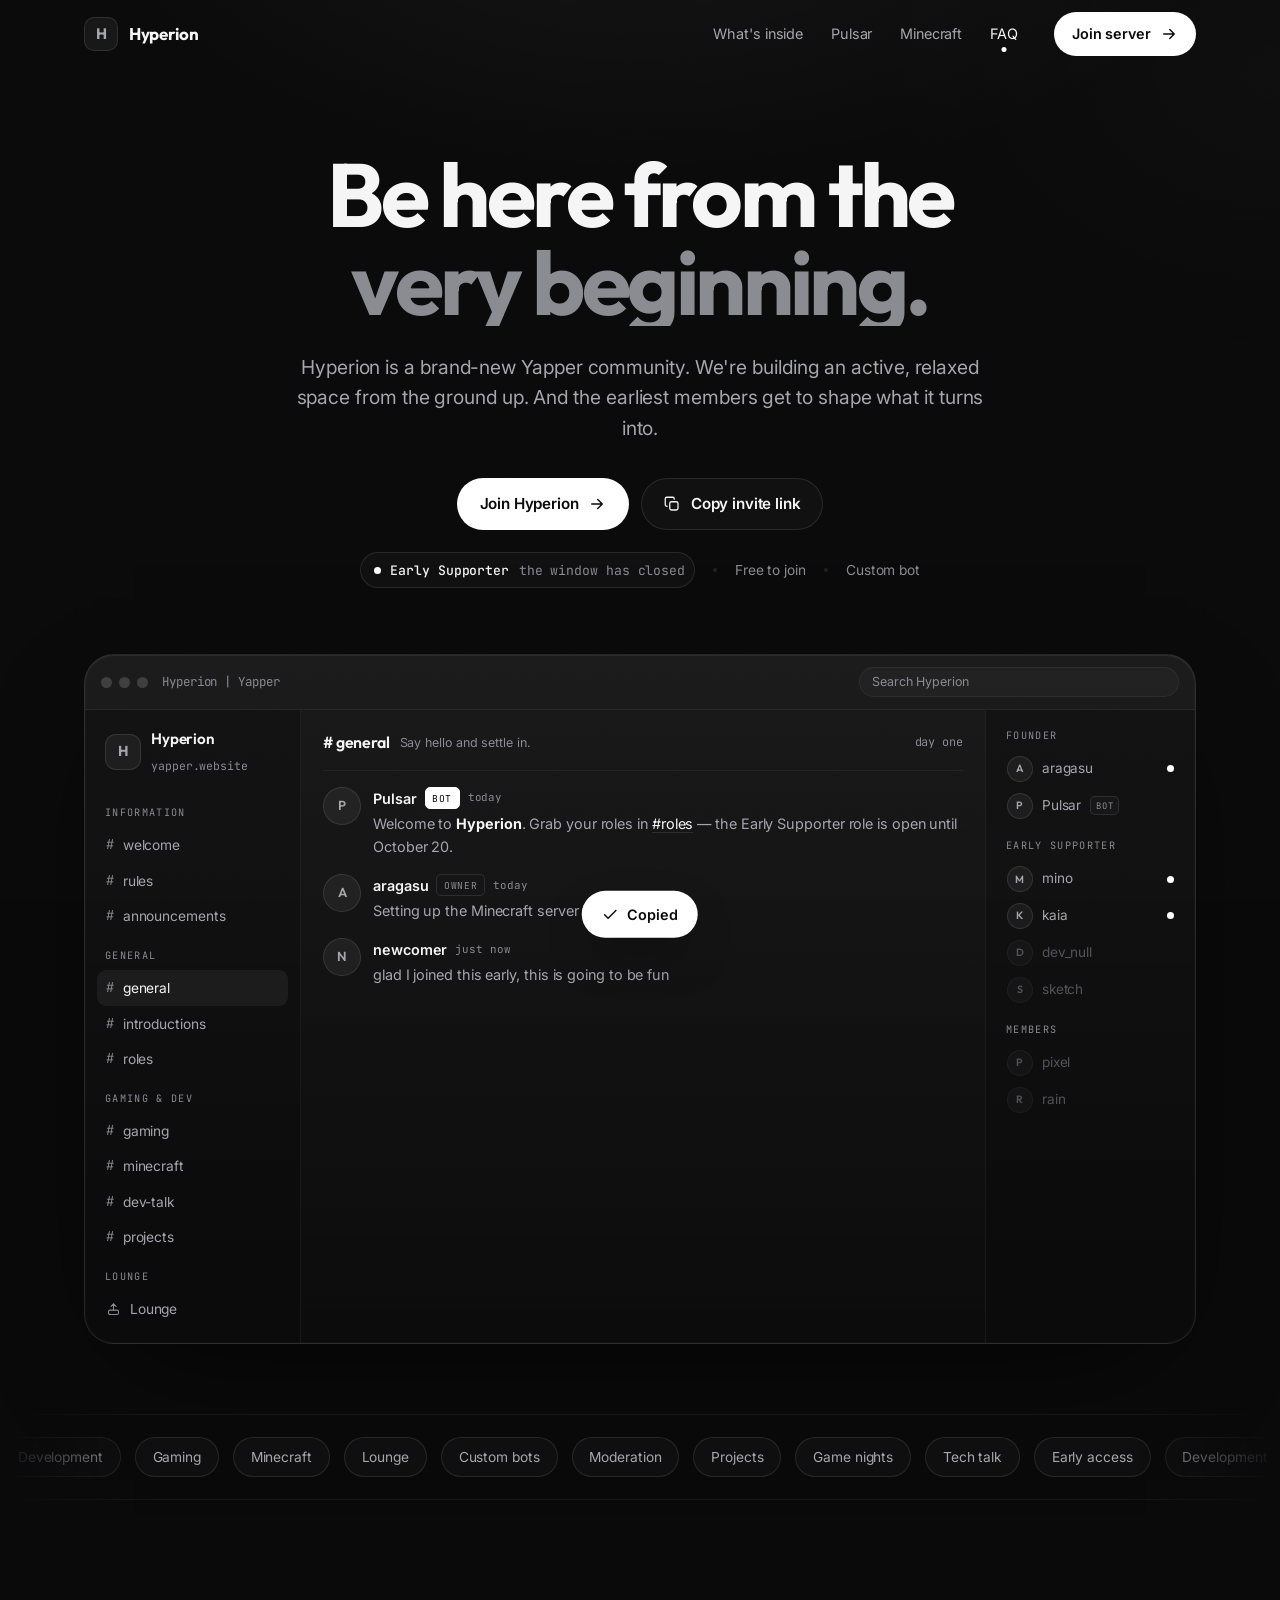
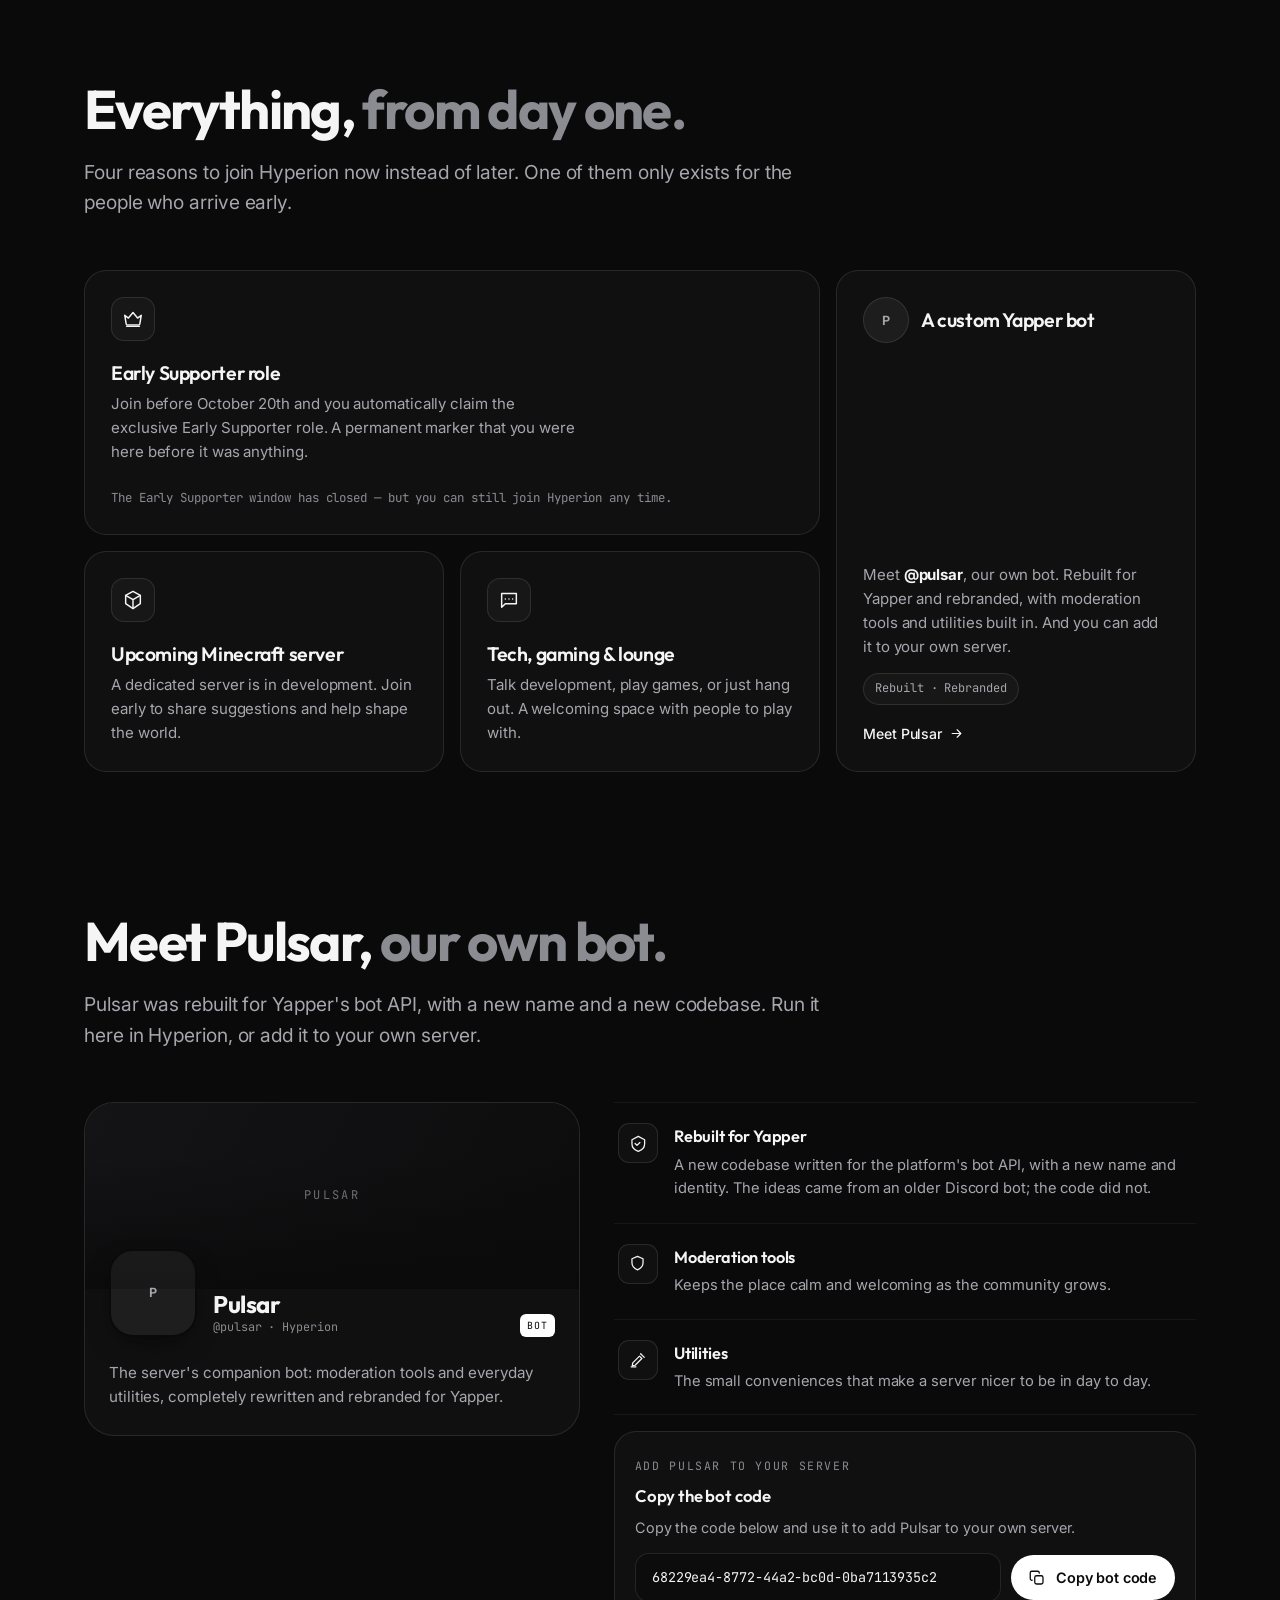
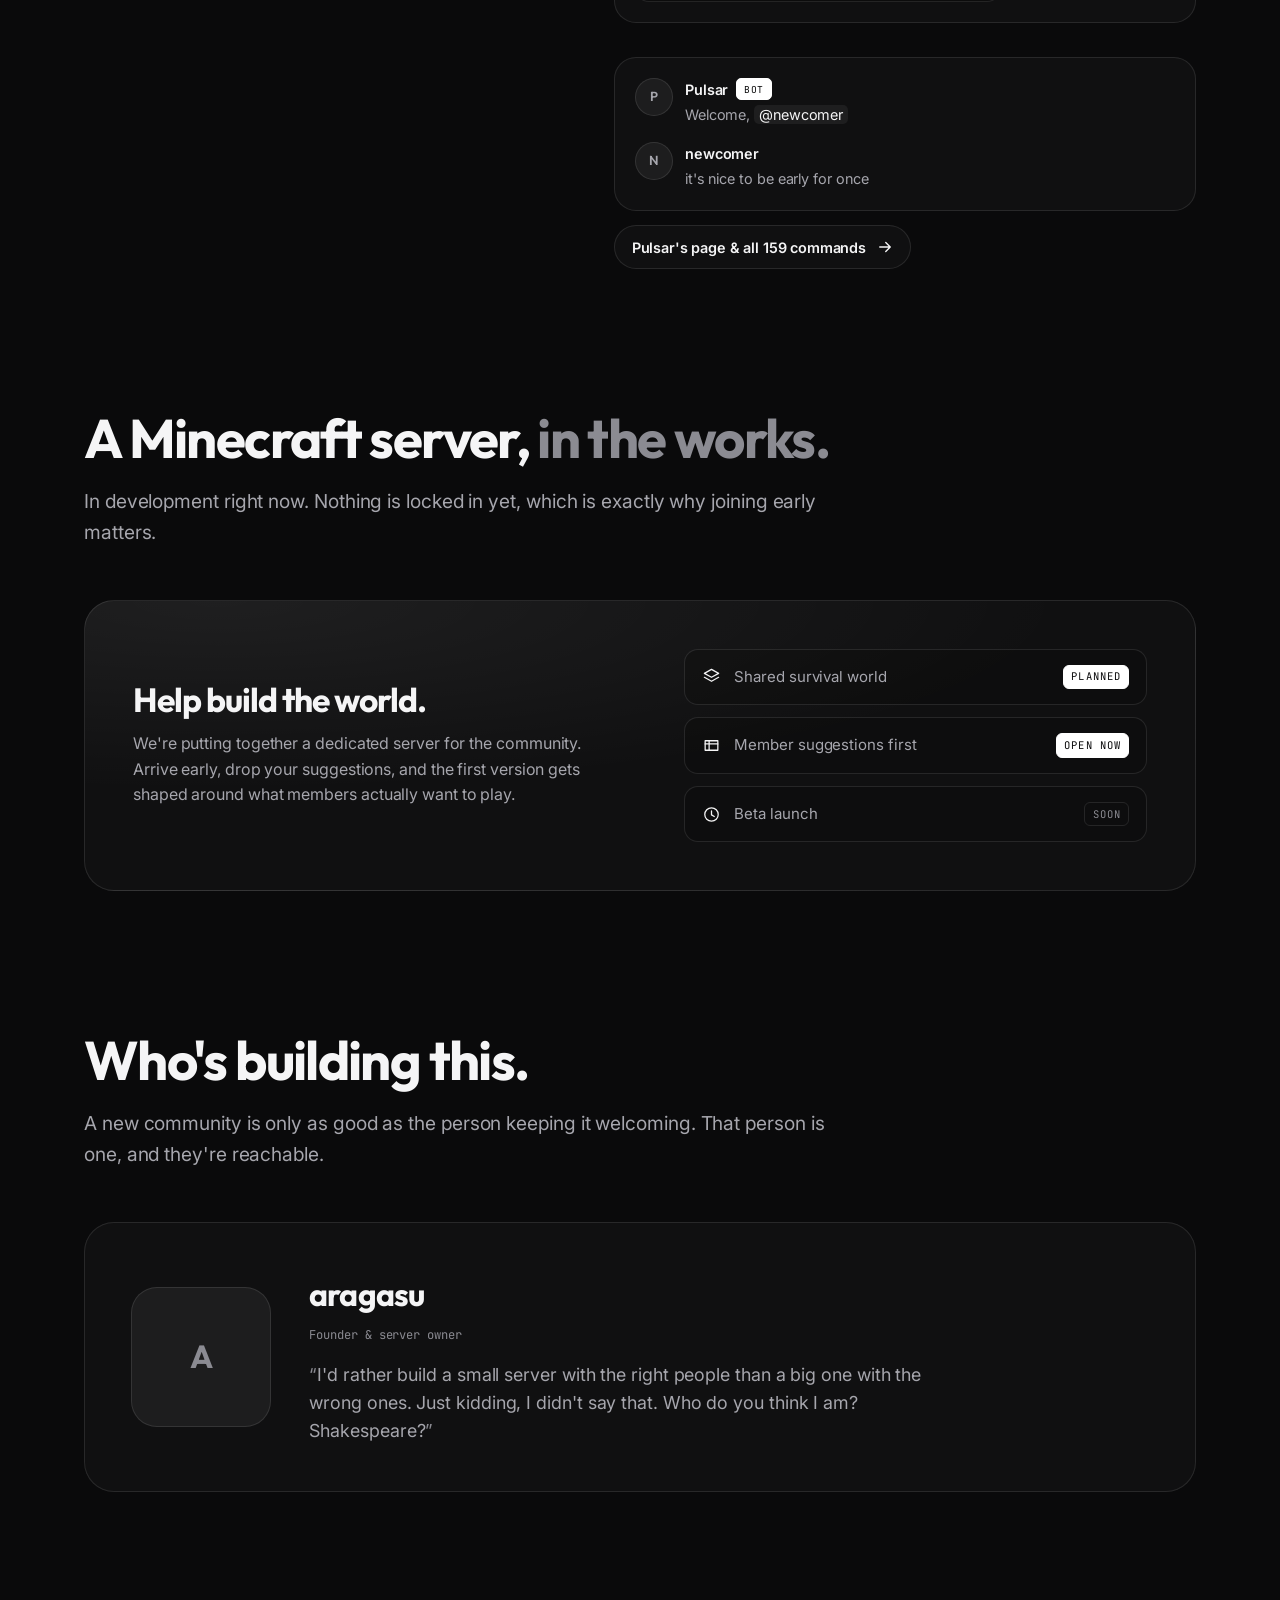
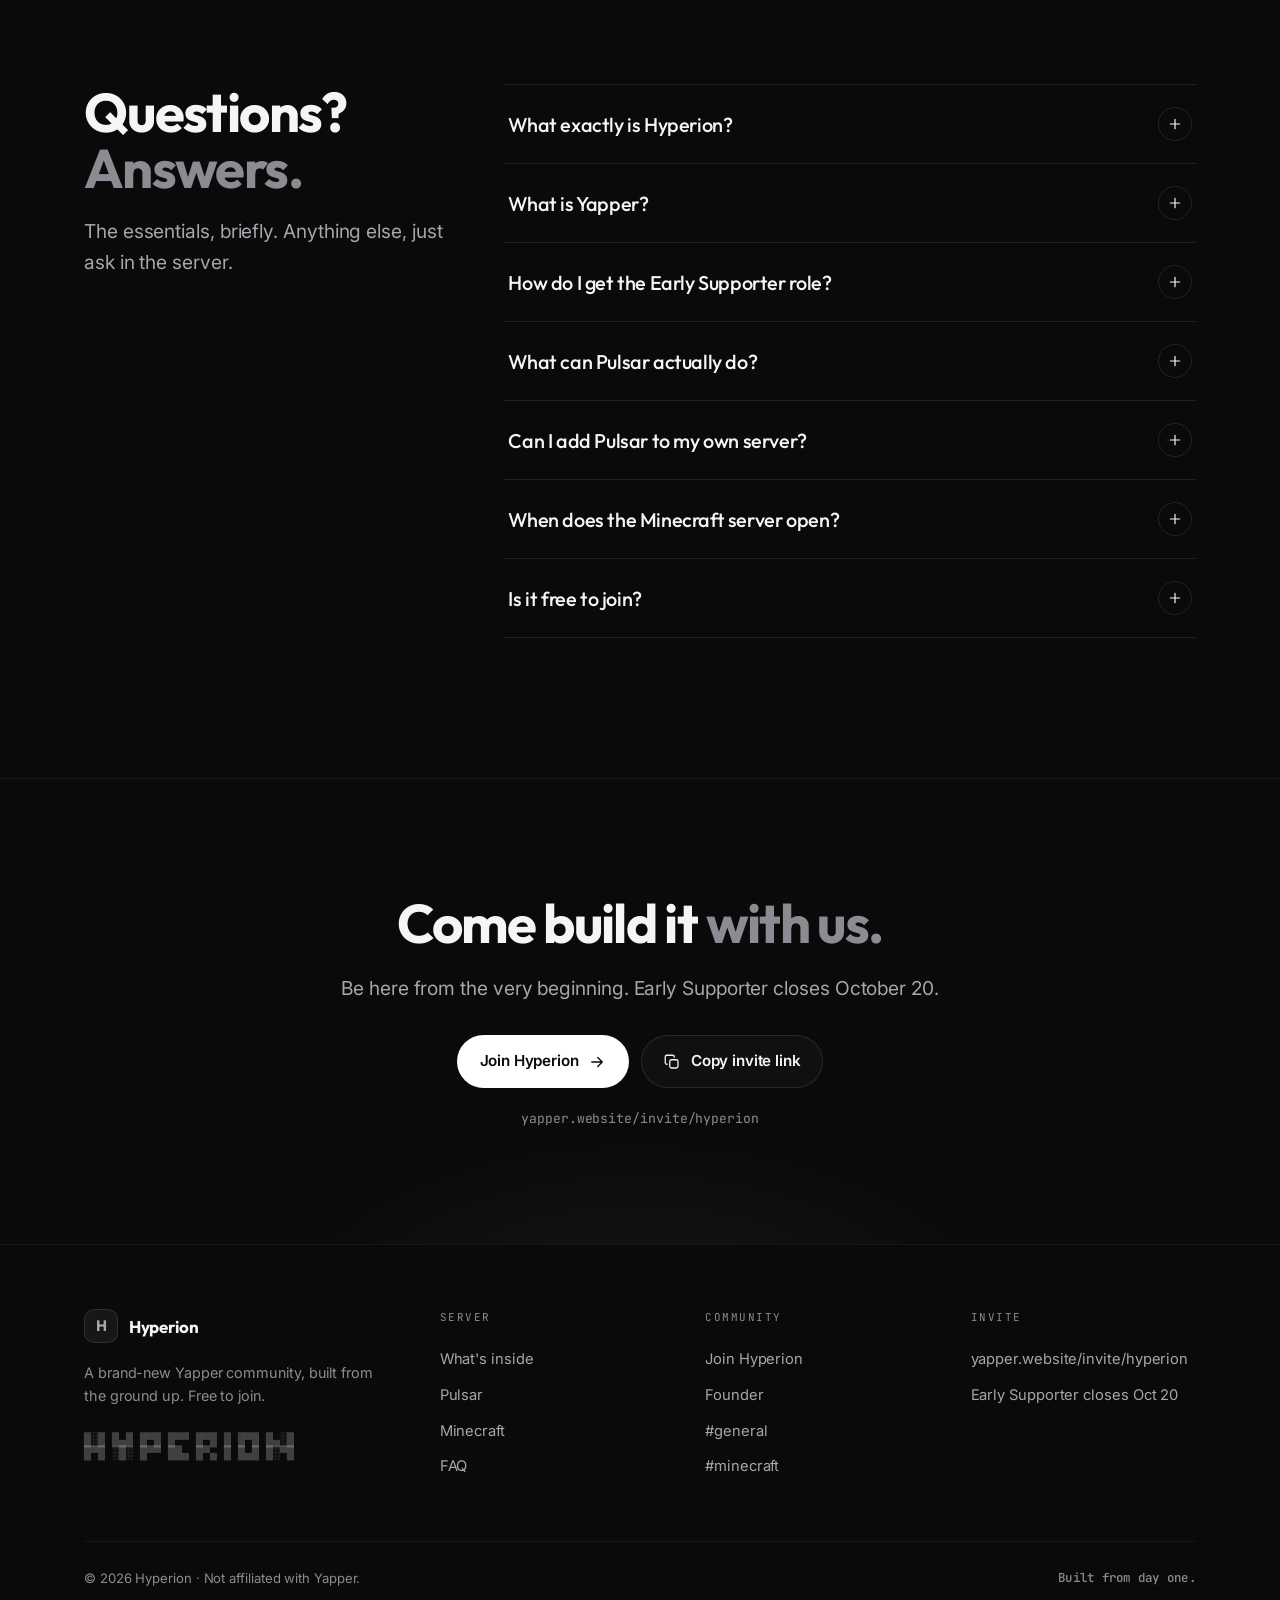
==== index.html @ 565a0c01 "Create index.html" ====
<!DOCTYPE html>
<html lang="en">
<head>
<meta charset="utf-8">
<meta name="viewport" content="width=device-width, initial-scale=1">
<title>Hyperion | a brand-new Yapper community</title>
<meta name="description" content="Hyperion is a brand-new Yapper community. Be here from the very beginning: Early Supporter role, the custom Pulsar bot, and a Minecraft server in the works.">
<link rel="icon" href="server-icon.png">
<meta property="og:type" content="website">
<meta property="og:title" content="Hyperion | a brand-new Yapper community">
<meta property="og:description" content="Be here from the very beginning. Join before October 20 for the Early Supporter role.">
<meta property="og:image" content="server-icon.png">
<link rel="preconnect" href="https://fonts.googleapis.com">
<link rel="preconnect" href="https://fonts.gstatic.com" crossorigin>
<link href="https://fonts.googleapis.com/css2?family=Outfit:wght@400;500;600;700;800&family=Inter:wght@400;450;500;600&family=JetBrains+Mono:wght@400;500&display=swap" rel="stylesheet">
<script>document.documentElement.classList.add('js');</script>
<style>
/* ============================================================
   Hyperion — monochrome. Structure borrowed from norisk.gg,
   world: near-black ground, white ink, hairline chrome.
   ============================================================ */

:root{
  --bg:#0a0a0b;
  --bg-elev:#0f0f11;
  --ink:#f5f5f6;
  --ink-2:#a6a6ad;
  --ink-3:#8b8b92;
  --line:rgba(255,255,255,.10);
  --line-2:rgba(255,255,255,.055);
  --surface:rgba(255,255,255,.028);
  --surface-2:rgba(255,255,255,.055);
  --white:#ffffff;
  --r-sm:10px; --r-md:16px; --r-lg:22px; --r-xl:30px; --r-full:999px;
  --maxw:1160px;
  --ease:cubic-bezier(.16,1,.3,1);
  --font-display:"Outfit","Inter",system-ui,sans-serif;
  --font-body:"Inter",system-ui,-apple-system,sans-serif;
  --font-mono:"JetBrains Mono",ui-monospace,SFMono-Regular,Menlo,monospace;
}

*,*::before,*::after{box-sizing:border-box}
html{scroll-behavior:smooth;-webkit-text-size-adjust:100%}
@media (prefers-reduced-motion:reduce){html{scroll-behavior:auto}}

body{
  margin:0;
  background:var(--bg);
  color:var(--ink);
  font-family:var(--font-body);
  font-size:16px;
  line-height:1.6;
  letter-spacing:-0.005em;
  -webkit-font-smoothing:antialiased;
  text-rendering:optimizeLegibility;
  overflow-x:hidden;
}

/* page ground: a single soft top glow + grain */
body::before{
  content:"";position:fixed;inset:0;z-index:0;pointer-events:none;
  background:
    radial-gradient(900px 520px at 50% -160px, rgba(255,255,255,.055), transparent 70%),
    radial-gradient(700px 500px at 100% 8%, rgba(255,255,255,.02), transparent 60%);
}
body::after{
  content:"";position:fixed;inset:0;z-index:1;pointer-events:none;opacity:.045;
  background-image:url("data:image/svg+xml,%3Csvg xmlns='http://www.w3.org/2000/svg' width='140' height='140'%3E%3Cfilter id='n'%3E%3CfeTurbulence type='fractalNoise' baseFrequency='.9' numOctaves='2' stitchTiles='stitch'/%3E%3C/filter%3E%3Crect width='100%25' height='100%25' filter='url(%23n)'/%3E%3C/svg%3E");
  mix-blend-mode:overlay;
}

::selection{background:#fff;color:#0a0a0b}
:focus-visible{outline:2px solid #fff;outline-offset:3px;border-radius:6px}

/* themed browser chrome */
*{scrollbar-width:thin;scrollbar-color:rgba(255,255,255,.22) transparent}
::-webkit-scrollbar{width:12px;height:12px}
::-webkit-scrollbar-track{background:transparent}
::-webkit-scrollbar-thumb{background:rgba(255,255,255,.16);border:3px solid var(--bg);border-radius:99px}
::-webkit-scrollbar-thumb:hover{background:rgba(255,255,255,.3)}

img{max-width:100%;display:block}
a{color:inherit;text-decoration:none}
button{font:inherit;color:inherit}

.wrap{width:100%;max-width:var(--maxw);margin:0 auto;padding:0 24px}
.sr-only{position:absolute;width:1px;height:1px;padding:0;margin:-1px;overflow:hidden;clip:rect(0,0,0,0);white-space:nowrap;border:0}

.skip{position:fixed;top:12px;left:12px;z-index:200;transform:translateY(-200%);
  background:#fff;color:#0a0a0b;padding:10px 16px;border-radius:10px;font-weight:600;font-size:14px}
.skip:focus{transform:none}

/* ---------- typography ---------- */
h1,h2,h3,h4{font-family:var(--font-display);font-weight:700;letter-spacing:-0.03em;line-height:1.02;margin:0}
.display{
  font-size:clamp(2.9rem,7.2vw,5.6rem);
  font-weight:700;line-height:.98;letter-spacing:-0.04em;
}
.h2{font-size:clamp(2rem,4.6vw,3.4rem);line-height:1.03}
.h3{font-size:clamp(1.25rem,2.2vw,1.6rem);letter-spacing:-0.02em}
.muted{color:var(--ink-3)}
.lead{font-size:clamp(1.02rem,1.5vw,1.2rem);color:var(--ink-2);max-width:66ch}
p{margin:0}

.mono{font-family:var(--font-mono);font-weight:500;letter-spacing:.02em}
.tag{
  font-family:var(--font-mono);font-size:.72rem;letter-spacing:.14em;text-transform:uppercase;
  color:var(--ink-3)
}

/* ---------- buttons ---------- */
.btn{
  --pad:.82rem 1.35rem;
  display:inline-flex;align-items:center;gap:.6rem;
  padding:var(--pad);border-radius:var(--r-full);
  font-weight:600;font-size:.95rem;letter-spacing:-0.01em;
  border:1px solid transparent;cursor:pointer;
  transition:transform .35s var(--ease),background .3s var(--ease),border-color .3s var(--ease),color .3s var(--ease),box-shadow .35s var(--ease);
  white-space:nowrap;
}
.btn svg{width:18px;height:18px;flex:none;transition:transform .35s var(--ease)}
.btn-primary{background:#fff;color:#0a0a0b}
.btn-primary:hover{transform:translateY(-2px);box-shadow:0 12px 30px -12px rgba(255,255,255,.55)}
.btn-primary:hover svg{transform:translateX(3px)}
.btn-primary:active{transform:translateY(0)}
.btn-ghost{background:var(--surface);border-color:var(--line);color:var(--ink)}
.btn-ghost:hover{background:var(--surface-2);border-color:rgba(255,255,255,.24);transform:translateY(-2px)}
.btn-sm{--pad:.6rem 1.05rem;font-size:.9rem}
.btn:disabled{opacity:.45;cursor:not-allowed;transform:none}

/* ---------- nav ---------- */
.nav{position:fixed;top:0;left:0;right:0;z-index:100;transition:background .4s var(--ease),border-color .4s var(--ease),backdrop-filter .4s}
.nav::after{content:"";position:absolute;inset:0;border-bottom:1px solid transparent;transition:border-color .4s var(--ease);pointer-events:none}
.nav.scrolled{background:rgba(10,10,11,.72);backdrop-filter:blur(14px) saturate(120%);-webkit-backdrop-filter:blur(14px)}
.nav.scrolled::after{border-color:var(--line-2)}
.nav-in{display:flex;align-items:center;gap:14px;height:68px}
.brand{display:flex;align-items:center;gap:11px;font-family:var(--font-display);font-weight:700;font-size:1.06rem;letter-spacing:-0.02em;position:relative;z-index:2}
.brand .mark{width:34px;height:34px;border-radius:10px;overflow:hidden;background:var(--surface-2);border:1px solid var(--line);position:relative;flex:none}
.brand .mark img{width:100%;height:100%;object-fit:cover}
.brand .mark .mono-fb{position:absolute;inset:0;display:grid;place-items:center;font-family:var(--font-display);font-weight:700;font-size:.95rem;color:var(--ink-2)}
.brand .mark img.img-missing{display:none}
.brand .mark:has(img:not(.img-missing)) .mono-fb{display:none}
.nav-links{display:flex;align-items:center;gap:2px;margin-left:auto}
.nav-links a{position:relative;padding:.5rem .8rem;border-radius:var(--r-full);font-size:.9rem;color:var(--ink-2);transition:color .25s,background .25s}
.nav-links a:hover{color:var(--ink);background:var(--surface)}
.nav-links a.active{color:var(--ink)}
.nav-links a.active::after{content:"";position:absolute;left:50%;bottom:2px;transform:translateX(-50%);width:5px;height:5px;border-radius:50%;background:#fff}
.nav-cta{margin-left:10px;position:relative;z-index:2}
.nav-toggle{display:none;margin-left:auto;width:42px;height:42px;border-radius:12px;border:1px solid var(--line);background:var(--surface);align-items:center;justify-content:center}
.nav-toggle svg{width:20px;height:20px}
.mobile-menu{display:none}

/* ---------- hero ---------- */
.hero{position:relative;z-index:2;padding-top:150px;padding-bottom:40px;text-align:center}
.hero .display .line{display:block;overflow:hidden}
.hero .display .line > span{display:block;transform:translateY(105%);animation:rise 1.05s var(--ease) forwards}
.hero .display .line:nth-child(2) > span{animation-delay:.08s}
@keyframes rise{to{transform:translateY(0)}}
.hero-sub{opacity:0;animation:fade .9s var(--ease) .45s forwards}
.hero-cta{opacity:0;animation:fade .9s var(--ease) .6s forwards}
.hero-proof{opacity:0;animation:fade .9s var(--ease) .75s forwards}
.hero-visual{opacity:0;animation:rise-slow 1.2s var(--ease) .6s forwards}
@keyframes fade{to{opacity:1}}
@keyframes rise-slow{from{opacity:0;transform:translateY(40px)}to{opacity:1;transform:none}}

.hero-sub{margin:26px auto 0;max-width:60ch}
.hero-cta{margin-top:34px;display:flex;gap:12px;justify-content:center;flex-wrap:wrap}
.hero-proof{margin-top:22px;display:flex;gap:18px;justify-content:center;flex-wrap:wrap;align-items:center;color:var(--ink-3);font-size:.86rem}
.hero-proof .dot-sep{width:4px;height:4px;border-radius:50%;background:var(--line)}
.count-chip{
  display:inline-flex;align-items:center;gap:.6rem;padding:.4rem .55rem .4rem .8rem;border-radius:var(--r-full);
  border:1px solid var(--line);background:var(--surface);font-family:var(--font-mono);font-size:.82rem;color:var(--ink)
}
.count-chip .pulse{width:7px;height:7px;border-radius:50%;background:#fff;box-shadow:0 0 0 0 rgba(255,255,255,.6);animation:pulse 2.4s infinite}
@keyframes pulse{0%{box-shadow:0 0 0 0 rgba(255,255,255,.45)}70%{box-shadow:0 0 0 9px rgba(255,255,255,0)}100%{box-shadow:0 0 0 0 rgba(255,255,255,0)}}
.count-chip b{font-weight:500;color:var(--ink)}
.count-chip .cd{color:var(--ink-3)}

/* ---------- window mock ---------- */
.hero-visual{margin-top:66px;position:relative}
.window{
  position:relative;border:1px solid var(--line);border-radius:var(--r-xl);overflow:hidden;
  background:linear-gradient(180deg,rgba(255,255,255,.05),rgba(255,255,255,.012));
  box-shadow:0 40px 120px -50px rgba(0,0,0,.9), inset 0 1px 0 rgba(255,255,255,.06);
  text-align:left;
}
.window::before{content:"";position:absolute;inset:0;pointer-events:none;border-radius:inherit;box-shadow:inset 0 0 0 1px rgba(255,255,255,.02)}
.win-bar{display:flex;align-items:center;gap:14px;padding:12px 16px;border-bottom:1px solid var(--line-2);background:rgba(255,255,255,.018)}
.win-dots{display:flex;gap:7px}
.win-dots i{width:11px;height:11px;border-radius:50%;background:rgba(255,255,255,.16)}
.win-title{font-family:var(--font-mono);font-size:.78rem;color:var(--ink-3)}
.win-search{margin-left:auto;flex:1;max-width:320px;height:30px;border-radius:var(--r-full);border:1px solid var(--line-2);background:rgba(255,255,255,.03);display:flex;align-items:center;padding:0 12px;color:var(--ink-3);font-size:.78rem}
.win-body{display:grid;grid-template-columns:216px 1fr 210px;min-height:430px}

.side{padding:16px 12px;border-right:1px solid var(--line-2);background:rgba(0,0,0,.14)}
.side--right{border-right:0;border-left:1px solid var(--line-2)}
.side-head{display:flex;align-items:center;gap:10px;padding:0 8px 14px}
.side-head .mark{width:36px;height:36px;border-radius:11px;overflow:hidden;border:1px solid var(--line);background:var(--surface-2);position:relative;flex:none}
.side-head .mark img{width:100%;height:100%;object-fit:cover}
.side-head .mark img.img-missing{display:none}
.side-head .mark .mono-fb{position:absolute;inset:0;display:grid;place-items:center;font-family:var(--font-display);font-weight:700;font-size:.9rem;color:var(--ink-2)}
.side-head .mark:has(img:not(.img-missing)) .mono-fb{display:none}
.side-head .nm{font-family:var(--font-display);font-weight:600;font-size:.95rem;letter-spacing:-0.01em}
.side-head .sub{font-size:.72rem;color:var(--ink-3);font-family:var(--font-mono)}
.ch-group{margin-top:14px}
.ch-group .gl{font-family:var(--font-mono);font-size:.64rem;letter-spacing:.13em;text-transform:uppercase;color:var(--ink-3);padding:0 8px;margin-bottom:6px}
.ch{display:flex;align-items:center;gap:9px;padding:.42rem .55rem;border-radius:9px;font-size:.86rem;color:var(--ink-2)}
.ch svg{width:15px;height:15px;color:var(--ink-3);flex:none}
.ch.active{background:var(--surface-2);color:var(--ink)}
.ch.active svg{color:var(--ink)}
.ch .hash{font-family:var(--font-mono);color:var(--ink-3);font-size:.85rem}

.chat{padding:20px 22px;display:flex;flex-direction:column;gap:16px;background:linear-gradient(180deg,rgba(255,255,255,.012),transparent)}
.chat-head{display:flex;align-items:center;gap:10px;padding-bottom:14px;border-bottom:1px solid var(--line-2)}
.chat-head .cname{font-family:var(--font-display);font-weight:600;letter-spacing:-0.01em}
.chat-head .cdesc{font-size:.78rem;color:var(--ink-3)}
.chat-head .topic{margin-left:auto;font-size:.74rem;color:var(--ink-3);font-family:var(--font-mono)}
.msg{display:flex;gap:12px;align-items:flex-start}
.ava{width:38px;height:38px;border-radius:50%;overflow:hidden;flex:none;border:1px solid var(--line);background:var(--surface-2);position:relative}
.ava img{width:100%;height:100%;object-fit:cover}
.ava img.img-missing{display:none}
.ava .mono-fb{position:absolute;inset:0;display:grid;place-items:center;font-size:.82rem;font-weight:600;font-family:var(--font-display);color:var(--ink-2)}
.ava:has(img:not(.img-missing)) .mono-fb{display:none}
.msg .mbody{min-width:0}
.msg .mhead{display:flex;align-items:center;gap:8px;margin-bottom:2px}
.msg .mname{font-weight:600;font-size:.9rem}
.msg .mtag{font-family:var(--font-mono);font-size:.6rem;letter-spacing:.08em;text-transform:uppercase;padding:.15rem .4rem;border-radius:5px;border:1px solid var(--line);color:var(--ink-3)}
.msg .mtag.bot{background:#fff;color:#0a0a0b;border-color:#fff}
.msg .mtime{font-size:.68rem;color:var(--ink-3);font-family:var(--font-mono)}
.msg .mtext{font-size:.9rem;color:var(--ink-2)}
.msg .mtext .mention{color:var(--ink);background:var(--surface-2);padding:.05rem .3rem;border-radius:5px}
.msg .mtext .chan{color:var(--ink);border-bottom:1px solid var(--line)}

.mem-group .gl{font-family:var(--font-mono);font-size:.64rem;letter-spacing:.13em;text-transform:uppercase;color:var(--ink-3);padding:0 8px;margin:14px 0 6px}
.mem{display:flex;align-items:center;gap:9px;padding:.34rem .55rem;border-radius:9px;font-size:.85rem;color:var(--ink-2)}
.mem .ava{width:26px;height:26px;border-radius:50%}
.mem .ava .mono-fb{font-size:.66rem}
.mem .mdot{width:7px;height:7px;border-radius:50%;background:rgba(255,255,255,.28);flex:none;margin-left:auto}
.mem.online .mdot{background:#fff}
.mem .pill{font-family:var(--font-mono);font-size:.56rem;letter-spacing:.06em;text-transform:uppercase;color:var(--ink-3);border:1px solid var(--line);border-radius:5px;padding:.08rem .32rem}
.mem.off{opacity:.45}

/* ---------- marquee ---------- */
.marquee{position:relative;z-index:2;margin-top:70px;padding:22px 0;border-top:1px solid var(--line-2);border-bottom:1px solid var(--line-2);
  mask-image:linear-gradient(90deg,transparent,#000 12%,#000 88%,transparent);
  -webkit-mask-image:linear-gradient(90deg,transparent,#000 12%,#000 88%,transparent);overflow:hidden}
.marquee-track{display:flex;gap:14px;width:max-content;animation:slide 38s linear infinite}
.marquee:hover .marquee-track{animation-play-state:paused}
@keyframes slide{to{transform:translateX(-50%)}}
.pill{display:inline-flex;align-items:center;gap:9px;padding:.5rem 1.05rem;border-radius:var(--r-full);border:1px solid var(--line);background:var(--surface);color:var(--ink-2);font-size:.86rem;white-space:nowrap}
.pill svg{width:15px;height:15px;color:var(--ink-3)}

/* ---------- sections ---------- */
section{position:relative;z-index:2}
.sec{padding:clamp(84px,11vw,150px) 0 0}
.sec-head{max-width:760px}
.sec-head .h2{margin-bottom:20px}
.sec-head .lead{color:var(--ink-2)}

/* ---------- bento offers ---------- */
.bento{display:grid;grid-template-columns:repeat(6,1fr);gap:16px;margin-top:52px}
.card{
  position:relative;border:1px solid var(--line);border-radius:var(--r-lg);background:var(--surface);
  padding:26px;overflow:hidden;
  transition:border-color .45s var(--ease),background .45s var(--ease),transform .45s var(--ease);
}
.card:hover{border-color:rgba(255,255,255,.22);background:var(--surface-2);transform:translateY(-3px)}
.card .ico{width:44px;height:44px;border-radius:13px;border:1px solid var(--line);background:rgba(255,255,255,.03);display:grid;place-items:center;margin-bottom:auto}
.card .ico svg{width:22px;height:22px;color:var(--ink)}
.card .card-ttl{margin-top:22px;font-family:var(--font-display);font-weight:600;font-size:1.22rem;letter-spacing:-0.02em}
.card .card-txt{margin-top:9px;color:var(--ink-2);font-size:.94rem;max-width:52ch}
.card .card-link{margin-top:18px;display:inline-flex;align-items:center;gap:7px;font-size:.88rem;color:var(--ink);font-weight:500}
.card .card-link svg{width:15px;height:15px;transition:transform .35s var(--ease)}
.card:hover .card-link svg{transform:translateX(3px)}

.card--early{grid-column:span 4;display:flex;flex-direction:column}
.card--pulsar{grid-column:span 2;grid-row:span 2;display:flex;flex-direction:column}
.card--mc{grid-column:span 2}
.card--lounge{grid-column:span 2}
.card--early .cd-row{margin-top:24px;display:flex;gap:10px;flex-wrap:wrap}
.cd-box{flex:1;min-width:74px;border:1px solid var(--line);border-radius:14px;background:rgba(0,0,0,.2);padding:12px 10px;text-align:center}
.cd-box b{display:block;font-family:var(--font-display);font-weight:700;font-size:1.7rem;letter-spacing:-0.02em;font-variant-numeric:tabular-nums;line-height:1}
.cd-box span{display:block;margin-top:6px;font-family:var(--font-mono);font-size:.62rem;letter-spacing:.14em;text-transform:uppercase;color:var(--ink-3)}
.card--pulsar .pulsar-top{display:flex;align-items:center;gap:12px;margin-bottom:auto}
.card--pulsar .ava{width:46px;height:46px}
.card .badge-soft{margin-top:14px;display:inline-flex;align-items:center;gap:7px;align-self:flex-start;padding:.32rem .7rem;border-radius:var(--r-full);border:1px solid var(--line);background:rgba(255,255,255,.03);font-size:.75rem;color:var(--ink-2);font-family:var(--font-mono)}
.card .kicker-stat{margin-top:24px;font-family:var(--font-mono);font-size:.78rem;color:var(--ink-3)}

/* ---------- pulsar section ---------- */
.pulsar-grid{display:grid;grid-template-columns:.92fr 1.08fr;gap:34px;margin-top:52px;align-items:start}
.pulsar-card{border:1px solid var(--line);border-radius:var(--r-xl);overflow:hidden;background:var(--surface);margin:0}
.pulsar-banner{position:relative;aspect-ratio:16/6;background:linear-gradient(120deg,#141416,#0c0c0d);overflow:hidden}
.pulsar-banner img{width:100%;height:100%;object-fit:cover;filter:grayscale(1) contrast(1.05);opacity:.9}
.pulsar-banner::after{content:"";position:absolute;inset:0;background:linear-gradient(180deg,transparent 30%,rgba(10,10,11,.85))}
.pulsar-banner .bfb{position:absolute;inset:0;display:grid;place-items:center;color:var(--ink-3);font-family:var(--font-mono);font-size:.75rem;letter-spacing:.2em;text-transform:uppercase}
.pulsar-banner img.img-missing{display:none}
.pulsar-meta{padding:0 24px 24px;margin-top:-40px;position:relative;display:flex;align-items:flex-end;gap:16px}
.pulsar-meta .ava{width:88px;height:88px;border-radius:24px;border:2px solid var(--bg);box-shadow:0 10px 30px -12px rgba(0,0,0,.8)}
.pulsar-meta .cname{font-family:var(--font-display);font-weight:700;font-size:1.5rem;letter-spacing:-0.02em;line-height:1.1}
.pulsar-meta .crole{font-family:var(--font-mono);font-size:.74rem;color:var(--ink-3)}
.pulsar-meta .cbot{margin-left:auto;font-family:var(--font-mono);font-size:.62rem;letter-spacing:.1em;text-transform:uppercase;background:#fff;color:#0a0a0b;border-radius:6px;padding:.2rem .45rem}
.pulsar-bio{padding:0 24px 26px;color:var(--ink-2);font-size:.95rem}

.feat{display:flex;flex-direction:column;gap:2px}
.feat-item{display:grid;grid-template-columns:40px 1fr;gap:16px;padding:20px 4px;border-top:1px solid var(--line-2)}
.feat-item:last-child{border-bottom:1px solid var(--line-2)}
.feat-item .fi{width:40px;height:40px;border-radius:11px;border:1px solid var(--line);background:var(--surface);display:grid;place-items:center}
.feat-item .fi svg{width:19px;height:19px;color:var(--ink)}
.feat-item .ft{font-family:var(--font-display);font-weight:600;letter-spacing:-0.01em;font-size:1.02rem}
.feat-item .fd{color:var(--ink-2);font-size:.92rem;margin-top:4px}

/* pulsar chat sample */
.chat-sample{margin-top:34px;border:1px solid var(--line);border-radius:var(--r-lg);background:var(--surface);padding:20px;display:flex;flex-direction:column;gap:16px}

/* bot code box */
.code-box{margin-top:16px;border:1px solid var(--line);border-radius:var(--r-lg);background:var(--surface);padding:20px}
.code-box .cb-ttl{font-family:var(--font-display);font-weight:600;font-size:1.05rem;letter-spacing:-0.01em;margin-top:6px}
.code-box .cb-txt{color:var(--ink-2);font-size:.9rem;margin-top:6px}
.cb-row{margin-top:14px;display:flex;align-items:center;gap:10px;flex-wrap:wrap}
.cb-code{flex:1;min-width:0;display:block;padding:.78rem 1rem;border:1px solid var(--line);border-radius:14px;background:rgba(0,0,0,.28);
  font-family:var(--font-mono);font-size:.84rem;color:var(--ink);overflow-x:auto;white-space:nowrap;user-select:all;cursor:text}

/* ---------- minecraft ---------- */
.mc-band{margin-top:52px;border:1px solid var(--line);border-radius:var(--r-xl);background:
  radial-gradient(140% 120% at 12% 0%,rgba(255,255,255,.06),transparent 55%),var(--surface);
  padding:clamp(28px,4vw,48px);display:grid;grid-template-columns:1.05fr .95fr;gap:40px;align-items:center}
.mc-copy .h3{font-size:clamp(1.5rem,3vw,2.1rem);letter-spacing:-0.03em;margin-bottom:14px}
.mc-copy p{color:var(--ink-2);max-width:46ch}
.mc-list{display:flex;flex-direction:column;gap:12px}
.mc-row{display:flex;align-items:center;gap:13px;padding:15px 17px;border:1px solid var(--line);border-radius:14px;background:rgba(0,0,0,.16);font-size:.94rem;color:var(--ink-2)}
.mc-row svg{width:19px;height:19px;flex:none;color:var(--ink)}
.mc-row .st{margin-left:auto;font-family:var(--font-mono);font-size:.66rem;letter-spacing:.1em;text-transform:uppercase;color:var(--ink-3);border:1px solid var(--line);border-radius:6px;padding:.18rem .45rem}
.mc-row .st.live{background:#fff;color:#0a0a0b;border-color:#fff}

/* ---------- founder ---------- */
.founder{margin-top:52px;border:1px solid var(--line);border-radius:var(--r-xl);background:var(--surface);
  padding:clamp(28px,4vw,46px);display:grid;grid-template-columns:auto 1fr;gap:clamp(22px,3vw,40px);align-items:center}
.founder .ava{width:clamp(96px,14vw,140px);height:clamp(96px,14vw,140px);border-radius:26px;border:1px solid var(--line);background:var(--surface-2);position:relative;overflow:hidden}
.founder .ava img{width:100%;height:100%;object-fit:cover}
.founder .ava img.img-missing{display:none}
.founder .ava .mono-fb{position:absolute;inset:0;display:grid;place-items:center;font-family:var(--font-display);font-weight:700;font-size:2rem;color:var(--ink-3)}
.founder .ava:has(img:not(.img-missing)) .mono-fb{display:none}
.founder .fname{font-family:var(--font-display);font-weight:700;font-size:clamp(1.4rem,3vw,2rem);letter-spacing:-0.03em}
.founder .frole{font-family:var(--font-mono);font-size:.76rem;color:var(--ink-3);margin-top:6px}
.founder blockquote{margin:16px 0 0;color:var(--ink-2);font-size:clamp(.98rem,1.5vw,1.12rem);line-height:1.55;max-width:56ch}
.founder blockquote::before{content:"“";color:var(--ink-3)}
.founder blockquote::after{content:"”";color:var(--ink-3)}

/* ---------- faq ---------- */
.faq-grid{display:grid;grid-template-columns:.7fr 1.3fr;gap:48px;margin-top:52px;align-items:start}
.faq-list{border-top:1px solid var(--line)}
.faq-item{border-bottom:1px solid var(--line)}
.faq-q{width:100%;display:flex;align-items:center;gap:18px;padding:22px 4px;background:none;border:0;cursor:pointer;text-align:left;
  font-family:var(--font-display);font-weight:500;font-size:clamp(1.02rem,1.7vw,1.24rem);letter-spacing:-0.02em;color:var(--ink);transition:color .25s}
.faq-q:hover{color:#fff}
.faq-q .chev{margin-left:auto;width:34px;height:34px;border-radius:50%;border:1px solid var(--line);display:grid;place-items:center;flex:none;transition:background .3s var(--ease),transform .4s var(--ease)}
.faq-q .chev svg{width:16px;height:16px}
.faq-item.open .faq-q .chev{background:#fff;color:#0a0a0b;transform:rotate(45deg)}
.faq-a{overflow:hidden;max-height:0;transition:max-height .5s var(--ease)}
.faq-a .inner{padding:0 4px 24px;color:var(--ink-2);max-width:66ch;font-size:.97rem}

/* ---------- final cta ---------- */
.final{margin-top:clamp(84px,11vw,140px);border-top:1px solid var(--line-2);padding:clamp(70px,9vw,120px) 0;text-align:center;position:relative;overflow:hidden}
.final::before{content:"";position:absolute;inset:0;background:radial-gradient(600px 320px at 50% 120%,rgba(255,255,255,.06),transparent 70%);pointer-events:none}
.final .h2{position:relative}
.final .lead{margin:22px auto 0;position:relative}
.final .hero-cta{margin-top:32px}
.invite-url{margin-top:20px;font-family:var(--font-mono);font-size:.82rem;color:var(--ink-3);position:relative;word-break:break-all}

/* ---------- footer ---------- */
.foot{border-top:1px solid var(--line-2);padding:64px 0 44px;position:relative;z-index:2}
.foot-top{display:grid;grid-template-columns:1.4fr repeat(3,1fr);gap:40px}
.foot-brand .brand{margin-bottom:18px}
.foot-brand p{color:var(--ink-3);font-size:.9rem;max-width:34ch}
.ascii{margin-top:26px;font-family:var(--font-mono);font-size:clamp(.4rem,1.06vw,.72rem);line-height:1.15;color:rgba(255,255,255,.22);white-space:pre;letter-spacing:0}
.foot-col .fl{font-family:var(--font-mono);font-size:.68rem;letter-spacing:.14em;text-transform:uppercase;color:var(--ink-3);margin-bottom:16px}
.foot-col a,.foot-col span{display:block;color:var(--ink-2);font-size:.92rem;padding:6px 0;transition:color .25s}
.foot-col a:hover{color:#fff}
.foot-bot{display:flex;justify-content:space-between;align-items:center;gap:20px;flex-wrap:wrap;margin-top:56px;padding-top:26px;border-top:1px solid var(--line-2);color:var(--ink-3);font-size:.82rem}
.foot-bot .mono{font-size:.78rem}

/* ---------- toast ---------- */
.toast{position:fixed;left:50%;bottom:28px;transform:translate(-50%,140%);z-index:150;
  background:#fff;color:#0a0a0b;padding:12px 20px;border-radius:var(--r-full);font-weight:600;font-size:.9rem;
  display:flex;align-items:center;gap:9px;box-shadow:0 20px 50px -18px rgba(0,0,0,.9);transition:transform .55s var(--ease)}
.toast.show{transform:translate(-50%,0)}
.toast svg{width:17px;height:17px}

/* ---------- reveal (JS-only: content stays visible without JS) ---------- */
.js .reveal{opacity:0;transform:translateY(26px);transition:opacity .9s var(--ease),transform .9s var(--ease)}
.js .reveal.in{opacity:1;transform:none}

/* ---------- responsive ---------- */
@media (max-width:1040px){
  .win-body{grid-template-columns:190px 1fr}
  .side--right{display:none}
  .pulsar-grid{grid-template-columns:1fr}
  .faq-grid{grid-template-columns:1fr;gap:32px}
  .mc-band{grid-template-columns:1fr;gap:30px}
}
@media (max-width:900px){
  .nav-links,.nav-cta{display:none}
  .nav-toggle{display:flex}
  .mobile-menu{display:block;position:fixed;inset:68px 0 auto 0;z-index:99;background:rgba(10,10,11,.96);
    backdrop-filter:blur(18px);border-bottom:1px solid var(--line);transform:translateY(-130%);transition:transform .5s var(--ease);padding:14px 0 22px}
  .mobile-menu.open{transform:none}
  .mobile-menu a{display:block;padding:14px 24px;font-family:var(--font-display);font-size:1.15rem;font-weight:500;color:var(--ink-2);border-bottom:1px solid var(--line-2)}
  .mobile-menu .btn{margin:18px 24px 0;width:calc(100% - 48px);justify-content:center}
  .bento{grid-template-columns:1fr}
  .card--early,.card--pulsar,.card--mc,.card--lounge{grid-column:auto;grid-row:auto}
  .foot-top{grid-template-columns:1fr 1fr}
  .foot-brand{grid-column:1/-1}
  .founder{grid-template-columns:1fr;justify-items:start}
}
@media (max-width:620px){
  .wrap{padding:0 18px}
  .hero{padding-top:120px}
  .win-body{grid-template-columns:1fr;min-height:0}
  .side{display:none}
  .chat{padding:18px}
  .mem-list{display:none}
  .hero-cta .btn{width:100%;justify-content:center}
  .cb-row .btn{width:100%;justify-content:center}
  .foot-top{grid-template-columns:1fr}
  .ascii{font-size:.34rem}
  .count-chip{font-size:.76rem}
}
@media (prefers-reduced-motion:reduce){
  *,*::before,*::after{animation-duration:.001ms!important;animation-iteration-count:1!important;transition-duration:.001ms!important}
  .hero .display .line > span{transform:none}
  .hero-sub,.hero-cta,.hero-proof,.hero-visual{opacity:1}
  .reveal{opacity:1;transform:none}
  .marquee-track{animation:none}
}
</style>
</head>
<body>
<a class="skip" href="#main">Skip to content</a>

<!-- ============ CONFIG ============ -->
<!-- Invite URL and Pulsar bot code are defined in JS below (INVITE, BOT_CODE). -->

<header class="nav" id="nav">
  <div class="wrap nav-in">
    <a class="brand" href="#top" aria-label="Hyperion home">
      <span class="mark">
        <img src="server-icon.png" alt="" onerror="this.classList.add('img-missing')">
        <span class="mono-fb">H</span>
      </span>
      Hyperion
    </a>
    <nav class="nav-links" aria-label="Primary">
      <a href="#offers" data-spy="offers">What's inside</a>
      <a href="pulsar/">Pulsar</a>
      <a href="#minecraft" data-spy="minecraft">Minecraft</a>
      <a href="#faq" data-spy="faq">FAQ</a>
    </nav>
    <a class="btn btn-primary btn-sm nav-cta" href="https://yapper.website/invite/hyperion" target="_blank" rel="noopener">
      Join server
      <svg viewBox="0 0 24 24" fill="none" stroke="currentColor" stroke-width="1.8" stroke-linecap="round" stroke-linejoin="round"><path d="M5 12h13M13 6l6 6-6 6"/></svg>
    </a>
    <button class="nav-toggle" id="navToggle" aria-label="Open menu" aria-expanded="false" aria-controls="mobileMenu">
      <svg viewBox="0 0 24 24" fill="none" stroke="currentColor" stroke-width="1.7" stroke-linecap="round"><path d="M4 7h16M4 12h16M4 17h16"/></svg>
    </button>
  </div>
</header>
<div class="mobile-menu" id="mobileMenu">
  <a href="#offers">What's inside</a>
  <a href="pulsar/">Pulsar bot</a>
  <a href="#minecraft">Minecraft</a>
  <a href="#faq">FAQ</a>
  <a class="btn btn-primary" href="https://yapper.website/invite/hyperion" target="_blank" rel="noopener">Join Hyperion</a>
</div>

<!-- ============ HERO ============ -->
<main id="main">
<section class="hero" id="top">
  <div class="wrap">
    <h1 class="display">
      <span class="line"><span>Be here from the</span></span>
      <span class="line"><span class="muted">very beginning.</span></span>
    </h1>
    <p class="lead hero-sub">Hyperion is a brand-new Yapper community. We're building an active, relaxed space from the ground up. And the earliest members get to shape what it turns into.</p>
    <div class="hero-cta">
      <a class="btn btn-primary" href="https://yapper.website/invite/hyperion" target="_blank" rel="noopener">
        Join Hyperion
        <svg viewBox="0 0 24 24" fill="none" stroke="currentColor" stroke-width="1.8" stroke-linecap="round" stroke-linejoin="round"><path d="M5 12h13M13 6l6 6-6 6"/></svg>
      </a>
      <button class="btn btn-ghost" id="copyInvite" type="button">
        <svg viewBox="0 0 24 24" fill="none" stroke="currentColor" stroke-width="1.7" stroke-linecap="round" stroke-linejoin="round"><rect x="9" y="9" width="11" height="11" rx="2.4"/><path d="M5.5 15H5a2 2 0 0 1-2-2V5a2 2 0 0 1 2-2h8a2 2 0 0 1 2 2v.5"/></svg>
        Copy invite link
      </button>
    </div>
    <div class="hero-proof">
      <span class="count-chip">
        <span class="pulse" aria-hidden="true"></span>
        <b>Early Supporter</b>
        <span class="cd" id="countdown" aria-live="polite">closes in —</span>
      </span>
      <span class="dot-sep" aria-hidden="true"></span>
      <span>Free to join</span>
      <span class="dot-sep" aria-hidden="true"></span>
      <span>Custom bot</span>
    </div>

    <!-- live-looking server preview -->
    <div class="hero-visual">
      <div class="window" role="img" aria-label="Preview of the Hyperion server on Yapper: channels, a chat, and the member list.">
        <div class="win-bar">
          <span class="win-dots" aria-hidden="true"><i></i><i></i><i></i></span>
          <span class="win-title">Hyperion | Yapper</span>
          <span class="win-search">Search Hyperion</span>
        </div>
        <div class="win-body">
          <aside class="side">
            <div class="side-head">
              <span class="mark"><img src="server-icon.png" alt="" onerror="this.classList.add('img-missing')"><span class="mono-fb">H</span></span>
              <span><span class="nm">Hyperion</span><br><span class="sub">yapper.website</span></span>
            </div>
            <div class="ch-group">
              <div class="gl">Information</div>
              <div class="ch"><span class="hash">#</span> welcome</div>
              <div class="ch"><span class="hash">#</span> rules</div>
              <div class="ch"><span class="hash">#</span> announcements</div>
            </div>
            <div class="ch-group">
              <div class="gl">General</div>
              <div class="ch active"><span class="hash">#</span> general</div>
              <div class="ch"><span class="hash">#</span> introductions</div>
              <div class="ch"><span class="hash">#</span> roles</div>
            </div>
            <div class="ch-group">
              <div class="gl">Gaming &amp; Dev</div>
              <div class="ch"><span class="hash">#</span> gaming</div>
              <div class="ch"><span class="hash">#</span> minecraft</div>
              <div class="ch"><span class="hash">#</span> dev-talk</div>
              <div class="ch"><span class="hash">#</span> projects</div>
            </div>
            <div class="ch-group">
              <div class="gl">Lounge</div>
              <div class="ch"><svg viewBox="0 0 24 24" fill="none" stroke="currentColor" stroke-width="1.7" stroke-linecap="round"><path d="M12 3v10M8 7l4-4 4 4"/><rect x="4" y="13" width="16" height="7" rx="2.5"/></svg> Lounge</div>
            </div>
          </aside>

          <div class="chat">
            <div class="chat-head">
              <span class="cname"># general</span>
              <span class="cdesc">Say hello and settle in.</span>
              <span class="topic">day one</span>
            </div>
            <div class="msg">
              <span class="ava"><img src="pulsar-avatar.png" alt="" onerror="this.classList.add('img-missing')"><span class="mono-fb">P</span></span>
              <div class="mbody">
                <div class="mhead"><span class="mname">Pulsar</span><span class="mtag bot">Bot</span><span class="mtime">today</span></div>
                <div class="mtext">Welcome to <b style="color:var(--ink)">Hyperion</b>. Grab your roles in <span class="chan">#roles</span> — the Early Supporter role is open until October 20.</div>
              </div>
            </div>
            <div class="msg">
              <span class="ava"><img src="aragasu.png" alt="" onerror="this.classList.add('img-missing')"><span class="mono-fb">A</span></span>
              <div class="mbody">
                <div class="mhead"><span class="mname">aragasu</span><span class="mtag">Owner</span><span class="mtime">today</span></div>
                <div class="mtext">Setting up the Minecraft server this week.</div>
              </div>
            </div>
            <div class="msg">
              <span class="ava"><span class="mono-fb">N</span></span>
              <div class="mbody">
                <div class="mhead"><span class="mname">newcomer</span><span class="mtime">just now</span></div>
                <div class="mtext">glad I joined this early, this is going to be fun</div>
              </div>
            </div>
          </div>

          <aside class="side side--right mem-list">
            <div class="mem-group">
              <div class="gl" style="margin-top:2px">Founder</div>
              <div class="mem online"><span class="ava"><img src="aragasu.png" alt="" onerror="this.classList.add('img-missing')"><span class="mono-fb">A</span></span> aragasu <span class="mdot"></span></div>
              <div class="mem online"><span class="ava"><img src="pulsar-avatar.png" alt="" onerror="this.classList.add('img-missing')"><span class="mono-fb">P</span></span> Pulsar <span class="pill">Bot</span></div>
            </div>
            <div class="mem-group">
              <div class="gl">Early Supporter</div>
              <div class="mem online"><span class="ava"><span class="mono-fb">M</span></span> mino <span class="mdot"></span></div>
              <div class="mem online"><span class="ava"><span class="mono-fb">K</span></span> kaia <span class="mdot"></span></div>
              <div class="mem off"><span class="ava"><span class="mono-fb">D</span></span> dev_null</div>
              <div class="mem off"><span class="ava"><span class="mono-fb">S</span></span> sketch</div>
            </div>
            <div class="mem-group">
              <div class="gl">Members</div>
              <div class="mem off"><span class="ava"><span class="mono-fb">P</span></span> pixel</div>
              <div class="mem off"><span class="ava"><span class="mono-fb">R</span></span> rain</div>
            </div>
          </aside>
        </div>
      </div>
    </div>
  </div>

  <div class="marquee" aria-hidden="true">
    <div class="marquee-track" id="track">
      <!-- duplicated in JS for a seamless loop -->
      <span class="pill">Development</span><span class="pill">Gaming</span><span class="pill">Minecraft</span><span class="pill">Lounge</span><span class="pill">Custom bots</span><span class="pill">Moderation</span><span class="pill">Projects</span><span class="pill">Game nights</span><span class="pill">Tech talk</span><span class="pill">Early access</span>
    </div>
  </div>
</section>

<!-- ============ OFFERS ============ -->
<section class="sec" id="offers">
  <div class="wrap">
    <div class="sec-head reveal">
      <h2 class="h2">Everything, <span class="muted">from day one.</span></h2>
      <p class="lead">Four reasons to join Hyperion now instead of later. One of them only exists for the people who arrive early.</p>
    </div>

    <div class="bento">
      <!-- Early supporter (wide) -->
      <article class="card card--early reveal">
        <span class="ico" aria-hidden="true"><svg viewBox="0 0 24 24" fill="none" stroke="currentColor" stroke-width="1.6" stroke-linecap="round" stroke-linejoin="round"><path d="M3 8l4 3 5-6 5 6 4-3-1.6 9.5a1 1 0 0 1-1 .9H5.6a1 1 0 0 1-1-.9L3 8z"/><path d="M5 20h14"/></svg></span>
        <h3 class="card-ttl">Early Supporter role</h3>
        <p class="card-txt">Join before October 20th and you automatically claim the exclusive Early Supporter role. A permanent marker that you were here before it was anything.</p>
        <div class="cd-row" id="cdRow">
          <div class="cd-box"><b data-cd="d">--</b><span>days</span></div>
          <div class="cd-box"><b data-cd="h">--</b><span>hours</span></div>
          <div class="cd-box"><b data-cd="m">--</b><span>minutes</span></div>
          <div class="cd-box"><b data-cd="s">--</b><span>seconds</span></div>
        </div>
      </article>

      <!-- Pulsar (tall) -->
      <article class="card card--pulsar reveal">
        <div class="pulsar-top">
          <span class="ava"><img src="pulsar-avatar.png" alt="Pulsar bot" onerror="this.classList.add('img-missing')"><span class="mono-fb">P</span></span>
          <span><span class="card-ttl" style="margin:0">A custom Yapper bot</span></span>
        </div>
        <p class="card-txt" style="margin-top:20px">Meet <b style="color:var(--ink)">@pulsar</b>, our own bot. Rebuilt for Yapper and rebranded, with moderation tools and utilities built in. And you can add it to your own server.</p>
        <span class="badge-soft">Rebuilt · Rebranded</span>
        <a class="card-link" href="pulsar/">Meet Pulsar
          <svg viewBox="0 0 24 24" fill="none" stroke="currentColor" stroke-width="1.8" stroke-linecap="round" stroke-linejoin="round"><path d="M5 12h13M13 6l6 6-6 6"/></svg>
        </a>
      </article>

      <!-- Minecraft -->
      <article class="card card--mc reveal">
        <span class="ico" aria-hidden="true"><svg viewBox="0 0 24 24" fill="none" stroke="currentColor" stroke-width="1.6" stroke-linecap="round" stroke-linejoin="round"><path d="M12 2.6l8 4.4v9L12 21.4 4 16V7l8-4.4z"/><path d="M4 7l8 4.6L20 7M12 11.6V21"/></svg></span>
        <h3 class="card-ttl">Upcoming Minecraft server</h3>
        <p class="card-txt">A dedicated server is in development. Join early to share suggestions and help shape the world.</p>
      </article>

      <!-- Lounge -->
      <article class="card card--lounge reveal">
        <span class="ico" aria-hidden="true"><svg viewBox="0 0 24 24" fill="none" stroke="currentColor" stroke-width="1.6" stroke-linecap="round" stroke-linejoin="round"><path d="M4 5h16v11H8l-4 4V5z"/><path d="M8 11h.01M12 11h.01M16 11h.01"/></svg></span>
        <h3 class="card-ttl">Tech, gaming &amp; lounge</h3>
        <p class="card-txt">Talk development, play games, or just hang out. A welcoming space with people to play with.</p>
      </article>
    </div>
  </div>
</section>

<!-- ============ PULSAR ============ -->
<section class="sec" id="pulsar">
  <div class="wrap">
    <div class="sec-head reveal">
      <h2 class="h2">Meet Pulsar, <span class="muted">our own bot.</span></h2>
      <p class="lead">Pulsar was rebuilt for Yapper's bot API, with a new name and a new codebase. Run it here in Hyperion, or add it to your own server.</p>
    </div>

    <div class="pulsar-grid">
      <figure class="pulsar-card reveal">
        <div class="pulsar-banner">
          <img src="pulsar-banner.webp" alt="Pulsar banner" onerror="this.classList.add('img-missing')">
          <span class="bfb">Pulsar</span>
        </div>
        <div class="pulsar-meta">
          <span class="ava"><img src="pulsar-avatar.png" alt="Pulsar avatar" onerror="this.classList.add('img-missing')"><span class="mono-fb">P</span></span>
          <div>
            <div class="cname">Pulsar</div>
            <div class="crole">@pulsar · Hyperion</div>
          </div>
          <span class="cbot">Bot</span>
        </div>
        <div class="pulsar-bio">The server's companion bot: moderation tools and everyday utilities, completely rewritten and rebranded for Yapper.</div>
      </figure>

      <div class="reveal">
        <div class="feat">
          <div class="feat-item">
            <span class="fi" aria-hidden="true"><svg viewBox="0 0 24 24" fill="none" stroke="currentColor" stroke-width="1.6" stroke-linecap="round" stroke-linejoin="round"><path d="M13 3l8 4.2v5.3c0 4.6-3.3 7.6-8 9.5-4.7-1.9-8-4.9-8-9.5V7.2L13 3z"/><path d="M9 12l2.4 2.4L15 10.8"/></svg></span>
            <div><div class="ft">Rebuilt for Yapper</div><div class="fd">A new codebase written for the platform's bot API, with a new name and identity. The ideas came from an older Discord bot; the code did not.</div></div>
          </div>
          <div class="feat-item">
            <span class="fi" aria-hidden="true"><svg viewBox="0 0 24 24" fill="none" stroke="currentColor" stroke-width="1.6" stroke-linecap="round" stroke-linejoin="round"><path d="M12 3l7 3v5c0 4.4-3 7.3-7 9-4-1.7-7-4.6-7-9V6l7-3z"/></svg></span>
            <div><div class="ft">Moderation tools</div><div class="fd">Keeps the place calm and welcoming as the community grows.</div></div>
          </div>
          <div class="feat-item">
            <span class="fi" aria-hidden="true"><svg viewBox="0 0 24 24" fill="none" stroke="currentColor" stroke-width="1.6" stroke-linecap="round" stroke-linejoin="round"><path d="M14.5 6.5l3 3-8.5 8.5-3.6.6.6-3.6 8.5-8.5z"/><path d="M16 3.5L20.5 8"/><path d="M4 20h6"/></svg></span>
            <div><div class="ft">Utilities</div><div class="fd">The small conveniences that make a server nicer to be in day to day.</div></div>
          </div>
        </div>

        <div class="code-box">
          <span class="tag">Add Pulsar to your server</span>
          <div class="cb-ttl">Copy the bot code</div>
          <p class="cb-txt">Copy the code below and use it to add Pulsar to your own server.</p>
          <div class="cb-row">
            <code class="cb-code" id="botCode" tabindex="0" aria-label="Pulsar bot code">—</code>
            <button class="btn btn-primary btn-sm" id="copyBot" type="button">
              <svg viewBox="0 0 24 24" fill="none" stroke="currentColor" stroke-width="1.7" stroke-linecap="round" stroke-linejoin="round"><rect x="9" y="9" width="11" height="11" rx="2.4"/><path d="M5.5 15H5a2 2 0 0 1-2-2V5a2 2 0 0 1 2-2h8a2 2 0 0 1 2 2v.5"/></svg>
              Copy bot code
            </button>
          </div>
        </div>

        <div class="chat-sample">
          <div class="msg">
            <span class="ava"><img src="pulsar-avatar.png" alt="" onerror="this.classList.add('img-missing')"><span class="mono-fb">P</span></span>
            <div class="mbody">
              <div class="mhead"><span class="mname">Pulsar</span><span class="mtag bot">Bot</span></div>
              <div class="mtext">Welcome, <span class="mention">@newcomer</span></div>
            </div>
          </div>
          <div class="msg">
            <span class="ava"><span class="mono-fb">N</span></span>
            <div class="mbody">
              <div class="mhead"><span class="mname">newcomer</span></div>
              <div class="mtext">it's nice to be early for once</div>
            </div>
          </div>
        </div>

        <a class="btn btn-ghost btn-sm" href="pulsar/" style="margin-top:14px;align-self:flex-start">
          Pulsar's page &amp; all 159 commands
          <svg viewBox="0 0 24 24" fill="none" stroke="currentColor" stroke-width="1.8" stroke-linecap="round" stroke-linejoin="round"><path d="M5 12h13M13 6l6 6-6 6"/></svg>
        </a>
      </div>
    </div>
  </div>
</section>

<!-- ============ MINECRAFT ============ -->
<section class="sec" id="minecraft">
  <div class="wrap">
    <div class="sec-head reveal">
      <h2 class="h2">A Minecraft server, <span class="muted">in the works.</span></h2>
      <p class="lead">In development right now. Nothing is locked in yet, which is exactly why joining early matters.</p>
    </div>

    <div class="mc-band reveal">
      <div class="mc-copy">
        <h3 class="h3">Help build the world.</h3>
        <p>We're putting together a dedicated server for the community. Arrive early, drop your suggestions, and the first version gets shaped around what members actually want to play.</p>
      </div>
      <div class="mc-list">
        <div class="mc-row">
          <svg viewBox="0 0 24 24" fill="none" stroke="currentColor" stroke-width="1.6" stroke-linecap="round" stroke-linejoin="round"><path d="M12 3l9 5-9 5-9-5 9-5z"/><path d="M3 13l9 5 9-5"/></svg>
          Shared survival world <span class="st live">Planned</span>
        </div>
        <div class="mc-row">
          <svg viewBox="0 0 24 24" fill="none" stroke="currentColor" stroke-width="1.6" stroke-linecap="round" stroke-linejoin="round"><path d="M4 6h16v12H4z"/><path d="M4 10h16M9 6v12"/></svg>
          Member suggestions first <span class="st live">Open now</span>
        </div>
        <div class="mc-row">
          <svg viewBox="0 0 24 24" fill="none" stroke="currentColor" stroke-width="1.6" stroke-linecap="round" stroke-linejoin="round"><circle cx="12" cy="12" r="8.5"/><path d="M12 7.5v5l3.5 2"/></svg>
          Beta launch <span class="st">Soon</span>
        </div>
      </div>
    </div>
  </div>
</section>

<!-- ============ FOUNDER ============ -->
<section class="sec" id="founder">
  <div class="wrap">
    <div class="sec-head reveal">
      <h2 class="h2">Who's building this.</h2>
      <p class="lead">A new community is only as good as the person keeping it welcoming. That person is one, and they're reachable.</p>
    </div>

    <div class="founder reveal">
      <span class="ava"><img src="aragasu.png" alt="aragasu" onerror="this.classList.add('img-missing')"><span class="mono-fb">A</span></span>
      <div>
        <div class="fname">aragasu</div>
        <div class="frole">Founder &amp; server owner</div>
        <blockquote>I'd rather build a small server with the right people than a big one with the wrong ones. Just kidding, I didn't say that. Who do you think I am? Shakespeare?</blockquote>
      </div>
    </div>
  </div>
</section>

<!-- ============ FAQ ============ -->
<section class="sec" id="faq">
  <div class="wrap">
    <div class="faq-grid">
      <div class="sec-head reveal" style="max-width:none">
        <h2 class="h2">Questions? <span class="muted">Answers.</span></h2>
        <p class="lead">The essentials, briefly. Anything else, just ask in the server.</p>
      </div>

      <div class="faq-list reveal" id="faqList">
        <div class="faq-item">
          <button class="faq-q" aria-expanded="false">What exactly is Hyperion?
            <span class="chev" aria-hidden="true"><svg viewBox="0 0 24 24" fill="none" stroke="currentColor" stroke-width="1.8" stroke-linecap="round"><path d="M12 5v14M5 12h14"/></svg></span>
          </button>
          <div class="faq-a"><div class="inner">A brand-new community on Yapper. It's active, relaxed, and built from the ground up. Right now, with the people who join first.</div></div>
        </div>
        <div class="faq-item">
          <button class="faq-q" aria-expanded="false">What is Yapper?
            <span class="chev" aria-hidden="true"><svg viewBox="0 0 24 24" fill="none" stroke="currentColor" stroke-width="1.8" stroke-linecap="round"><path d="M12 5v14M5 12h14"/></svg></span>
          </button>
          <div class="faq-a"><div class="inner">A new chat platform, a Discord alternative. You join with a link, exactly like a Discord invite, right in your browser.</div></div>
        </div>
        <div class="faq-item">
          <button class="faq-q" aria-expanded="false">How do I get the Early Supporter role?
            <span class="chev" aria-hidden="true"><svg viewBox="0 0 24 24" fill="none" stroke="currentColor" stroke-width="1.8" stroke-linecap="round"><path d="M12 5v14M5 12h14"/></svg></span>
          </button>
          <div class="faq-a"><div class="inner">Join before October 20th. The role is applied automatically, so there's nothing to claim. You just have to be there in time.</div></div>
        </div>
        <div class="faq-item">
          <button class="faq-q" aria-expanded="false">What can Pulsar actually do?
            <span class="chev" aria-hidden="true"><svg viewBox="0 0 24 24" fill="none" stroke="currentColor" stroke-width="1.8" stroke-linecap="round"><path d="M12 5v14M5 12h14"/></svg></span>
          </button>
          <div class="faq-a"><div class="inner">Pulsar brings moderation tools and everyday utilities to Yapper — 159 commands in all. It was rebuilt for the platform's bot API rather than carried over from Discord. <a href="pulsar/" style="color:var(--ink);border-bottom:1px solid var(--line)">See the full command list</a>, or use the <a href="pulsar/custom-command-builder/" style="color:var(--ink);border-bottom:1px solid var(--line)">command builder</a> and the <a href="pulsar/embed-builder/" style="color:var(--ink);border-bottom:1px solid var(--line)">embed builder</a>.</div></div>
        </div>
        <div class="faq-item">
          <button class="faq-q" aria-expanded="false">Can I add Pulsar to my own server?
            <span class="chev" aria-hidden="true"><svg viewBox="0 0 24 24" fill="none" stroke="currentColor" stroke-width="1.8" stroke-linecap="round"><path d="M12 5v14M5 12h14"/></svg></span>
          </button>
          <div class="faq-a"><div class="inner">Yes. Hit “Copy bot code” in the Pulsar section above, or visit <a href="pulsar/" style="color:var(--ink);border-bottom:1px solid var(--line)">Pulsar's page</a> for the code and the exact steps.</div></div>
        </div>
        <div class="faq-item">
          <button class="faq-q" aria-expanded="false">When does the Minecraft server open?
            <span class="chev" aria-hidden="true"><svg viewBox="0 0 24 24" fill="none" stroke="currentColor" stroke-width="1.8" stroke-linecap="round"><path d="M12 5v14M5 12h14"/></svg></span>
          </button>
          <div class="faq-a"><div class="inner">It's in development, with no fixed date yet. Members who join early get to suggest features and help decide what the first version looks like.</div></div>
        </div>
        <div class="faq-item">
          <button class="faq-q" aria-expanded="false">Is it free to join?
            <span class="chev" aria-hidden="true"><svg viewBox="0 0 24 24" fill="none" stroke="currentColor" stroke-width="1.8" stroke-linecap="round"><path d="M12 5v14M5 12h14"/></svg></span>
          </button>
          <div class="faq-a"><div class="inner">Yes. Free to join, no strings, nothing to buy.</div></div>
        </div>
      </div>
    </div>
  </div>
</section>

<!-- ============ FINAL CTA ============ -->
<section class="final">
  <div class="wrap">
    <h2 class="h2 reveal">Come build it <span class="muted">with us.</span></h2>
    <p class="lead reveal">Be here from the very beginning. Early Supporter closes October 20.</p>
    <div class="hero-cta reveal">
      <a class="btn btn-primary" href="https://yapper.website/invite/hyperion" target="_blank" rel="noopener">
        Join Hyperion
        <svg viewBox="0 0 24 24" fill="none" stroke="currentColor" stroke-width="1.8" stroke-linecap="round" stroke-linejoin="round"><path d="M5 12h13M13 6l6 6-6 6"/></svg>
      </a>
      <button class="btn btn-ghost" id="copyInvite2" type="button">
        <svg viewBox="0 0 24 24" fill="none" stroke="currentColor" stroke-width="1.7" stroke-linecap="round" stroke-linejoin="round"><rect x="9" y="9" width="11" height="11" rx="2.4"/><path d="M5.5 15H5a2 2 0 0 1-2-2V5a2 2 0 0 1 2-2h8a2 2 0 0 1 2 2v.5"/></svg>
        Copy invite link
      </button>
    </div>
    <div class="invite-url">yapper.website/invite/hyperion</div>
  </div>
</section>
</main>

<!-- ============ FOOTER ============ -->
<footer class="foot">
  <div class="wrap">
    <div class="foot-top">
      <div class="foot-brand">
        <a class="brand" href="#top">
          <span class="mark"><img src="server-icon.png" alt="" onerror="this.classList.add('img-missing')"><span class="mono-fb">H</span></span>
          Hyperion
        </a>
        <p>A brand-new Yapper community, built from the ground up. Free to join.</p>
        <pre class="ascii" aria-hidden="true">█░█ █▄█ █▀█ █▀▀ █▀█ █ █▀█ █▄░█
█▀█ ░█░ █▀▀ ██▄ █▀▄ █ █▄█ █░▀█</pre>
      </div>
      <div class="foot-col">
        <div class="fl">Server</div>
        <a href="#offers">What's inside</a>
        <a href="pulsar/">Pulsar</a>
        <a href="#minecraft">Minecraft</a>
        <a href="#faq">FAQ</a>
      </div>
      <div class="foot-col">
        <div class="fl">Community</div>
        <a href="https://yapper.website/invite/hyperion" target="_blank" rel="noopener">Join Hyperion</a>
        <a href="#founder">Founder</a>
        <span>#general</span>
        <span>#minecraft</span>
      </div>
      <div class="foot-col">
        <div class="fl">Invite</div>
        <a href="https://yapper.website/invite/hyperion" target="_blank" rel="noopener">yapper.website/invite/hyperion</a>
        <span>Early Supporter closes Oct 20</span>
      </div>
    </div>
    <div class="foot-bot">
      <span>© <span id="year">2026</span> Hyperion · Not affiliated with Yapper.</span>
      <span class="mono">Built from day one.</span>
    </div>
  </div>
</footer>

<div class="toast" id="toast" role="status" aria-live="polite">
  <svg viewBox="0 0 24 24" fill="none" stroke="currentColor" stroke-width="2" stroke-linecap="round" stroke-linejoin="round"><path d="M4 12.5l5 5L20 6.5"/></svg>
  <span id="toastMsg">Copied</span>
</div>

<script>
(function(){
  "use strict";

  /* ============ CONFIG ============ */
  var INVITE   = "https://yapper.website/invite/hyperion";
  var BOT_CODE = "68229ea4-8772-44a2-bc0d-0ba7113935c2"; // Pulsar's bot code, as printed by p!invite

  /* ---- nav + scrollspy ---- */
  var nav = document.getElementById('nav');
  function onScroll(){ nav.classList.toggle('scrolled', window.scrollY > 12); }
  onScroll(); window.addEventListener('scroll', onScroll, {passive:true});

  var spyLinks = [].slice.call(document.querySelectorAll('[data-spy]'));
  var sections = spyLinks.map(function(l){ return document.getElementById(l.getAttribute('data-spy')); });
  if('IntersectionObserver' in window){
    var spy = new IntersectionObserver(function(entries){
      entries.forEach(function(e){
        if(e.isIntersecting){
          spyLinks.forEach(function(l){ l.classList.toggle('active', l.getAttribute('data-spy') === e.target.id); });
        }
      });
    }, {rootMargin:'-45% 0px -50% 0px', threshold:0});
    sections.forEach(function(s){ if(s) spy.observe(s); });
  }

  /* ---- mobile menu ---- */
  var toggle = document.getElementById('navToggle');
  var menu = document.getElementById('mobileMenu');
  toggle.addEventListener('click', function(){
    var open = menu.classList.toggle('open');
    toggle.setAttribute('aria-expanded', String(open));
  });
  menu.addEventListener('click', function(e){ if(e.target.tagName === 'A'){ menu.classList.remove('open'); toggle.setAttribute('aria-expanded','false'); } });

  /* ---- FAQ accordion ---- */
  [].forEach.call(document.querySelectorAll('.faq-item'), function(item){
    var btn = item.querySelector('.faq-q');
    var panel = item.querySelector('.faq-a');
    btn.addEventListener('click', function(){
      var open = item.classList.contains('open');
      // close others
      [].forEach.call(document.querySelectorAll('.faq-item.open'), function(o){
        if(o !== item){ o.classList.remove('open'); o.querySelector('.faq-q').setAttribute('aria-expanded','false'); o.querySelector('.faq-a').style.maxHeight = null; }
      });
      if(open){ item.classList.remove('open'); btn.setAttribute('aria-expanded','false'); panel.style.maxHeight = null; }
      else { item.classList.add('open'); btn.setAttribute('aria-expanded','true'); panel.style.maxHeight = panel.scrollHeight + 'px'; }
    });
  });
  window.addEventListener('resize', function(){
    [].forEach.call(document.querySelectorAll('.faq-item.open .faq-a'), function(p){ p.style.maxHeight = p.scrollHeight + 'px'; });
  });

  /* ---- countdown to Oct 20 (end of Oct 19 local) ---- */
  var target = new Date(2026, 9, 20, 0, 0, 0).getTime();
  var cd = document.getElementById('countdown');
  var boxes = document.querySelectorAll('[data-cd]');
  var row = document.getElementById('cdRow');
  function pad(n){ return (n < 10 ? '0' : '') + n; }
  function tick(){
    var diff = target - Date.now();
    if(diff <= 0){
      if(cd) cd.textContent = 'the window has closed';
      if(row){ row.outerHTML = '<p class="kicker-stat" style="margin-top:24px">The Early Supporter window has closed — but you can still join Hyperion any time.</p>'; }
      boxes = [];
      clearInterval(timer);
      return;
    }
    var d = Math.floor(diff/86400000), h = Math.floor(diff%86400000/3600000), m = Math.floor(diff%3600000/60000), s = Math.floor(diff%60000/1000);
    if(cd) cd.textContent = 'closes in ' + d + 'd ' + pad(h) + 'h ' + pad(m) + 'm ' + pad(s) + 's';
    [].forEach.call(boxes, function(b){
      var k = b.getAttribute('data-cd'), v = k==='d'?d:k==='h'?h:k==='m'?m:s;
      b.textContent = k==='d' ? v : pad(v);
    });
  }
  var timer = setInterval(tick, 1000); tick();

  /* ---- toast + generic copy helper ---- */
  var toast = document.getElementById('toast');
  var toastMsg = document.getElementById('toastMsg');
  var toastTimer;
  function showToast(msg){
    toastMsg.textContent = msg;
    toast.classList.add('show');
    clearTimeout(toastTimer);
    toastTimer = setTimeout(function(){ toast.classList.remove('show'); }, 2200);
  }
  function copyText(text, okMsg){
    if(!text){ showToast('Nothing to copy'); return; }
    var done = function(){ showToast(okMsg); };
    var fallback = function(){
      var t = document.createElement('textarea');
      t.value = text; t.setAttribute('readonly','');
      t.style.position = 'absolute'; t.style.left = '-9999px';
      document.body.appendChild(t); t.select();
      try{ if(document.execCommand('copy')){ done(); } else { showToast('Copy failed'); } }
      catch(e){ showToast('Copy failed'); }
      document.body.removeChild(t);
    };
    if(navigator.clipboard && navigator.clipboard.writeText){
      navigator.clipboard.writeText(text).then(done, fallback);
    } else { fallback(); }
  }

  /* ---- copy invite ---- */
  ['copyInvite','copyInvite2'].forEach(function(id){
    var el = document.getElementById(id);
    if(el) el.addEventListener('click', function(){ copyText(INVITE, 'Invite link copied'); });
  });

  /* ---- copy Pulsar bot code ---- */
  var botEl = document.getElementById('botCode');
  var botBtn = document.getElementById('copyBot');
  if(botEl) botEl.textContent = BOT_CODE;
  if(botBtn) botBtn.addEventListener('click', function(){ copyText(BOT_CODE, 'Bot code copied'); });

  /* ---- reveal on scroll ---- */
  var reveals = [].slice.call(document.querySelectorAll('.reveal'));
  if('IntersectionObserver' in window){
    var ro = new IntersectionObserver(function(entries){
      entries.forEach(function(e, i){
        if(e.isIntersecting){
          var el = e.target;
          el.style.transitionDelay = Math.min(i * 70, 210) + 'ms';
          el.classList.add('in');
          ro.unobserve(el);
        }
      });
    }, {rootMargin:'0px 0px -8% 0px', threshold:.08});
    reveals.forEach(function(el){ ro.observe(el); });
  } else { reveals.forEach(function(el){ el.classList.add('in'); }); }

  /* ---- duplicate marquee for seamless loop ---- */
  var track = document.getElementById('track');
  if(track){ track.innerHTML += track.innerHTML; }

  /* ---- year ---- */
  document.getElementById('year').textContent = new Date().getFullYear();
})();
</script>
</body>
</html>
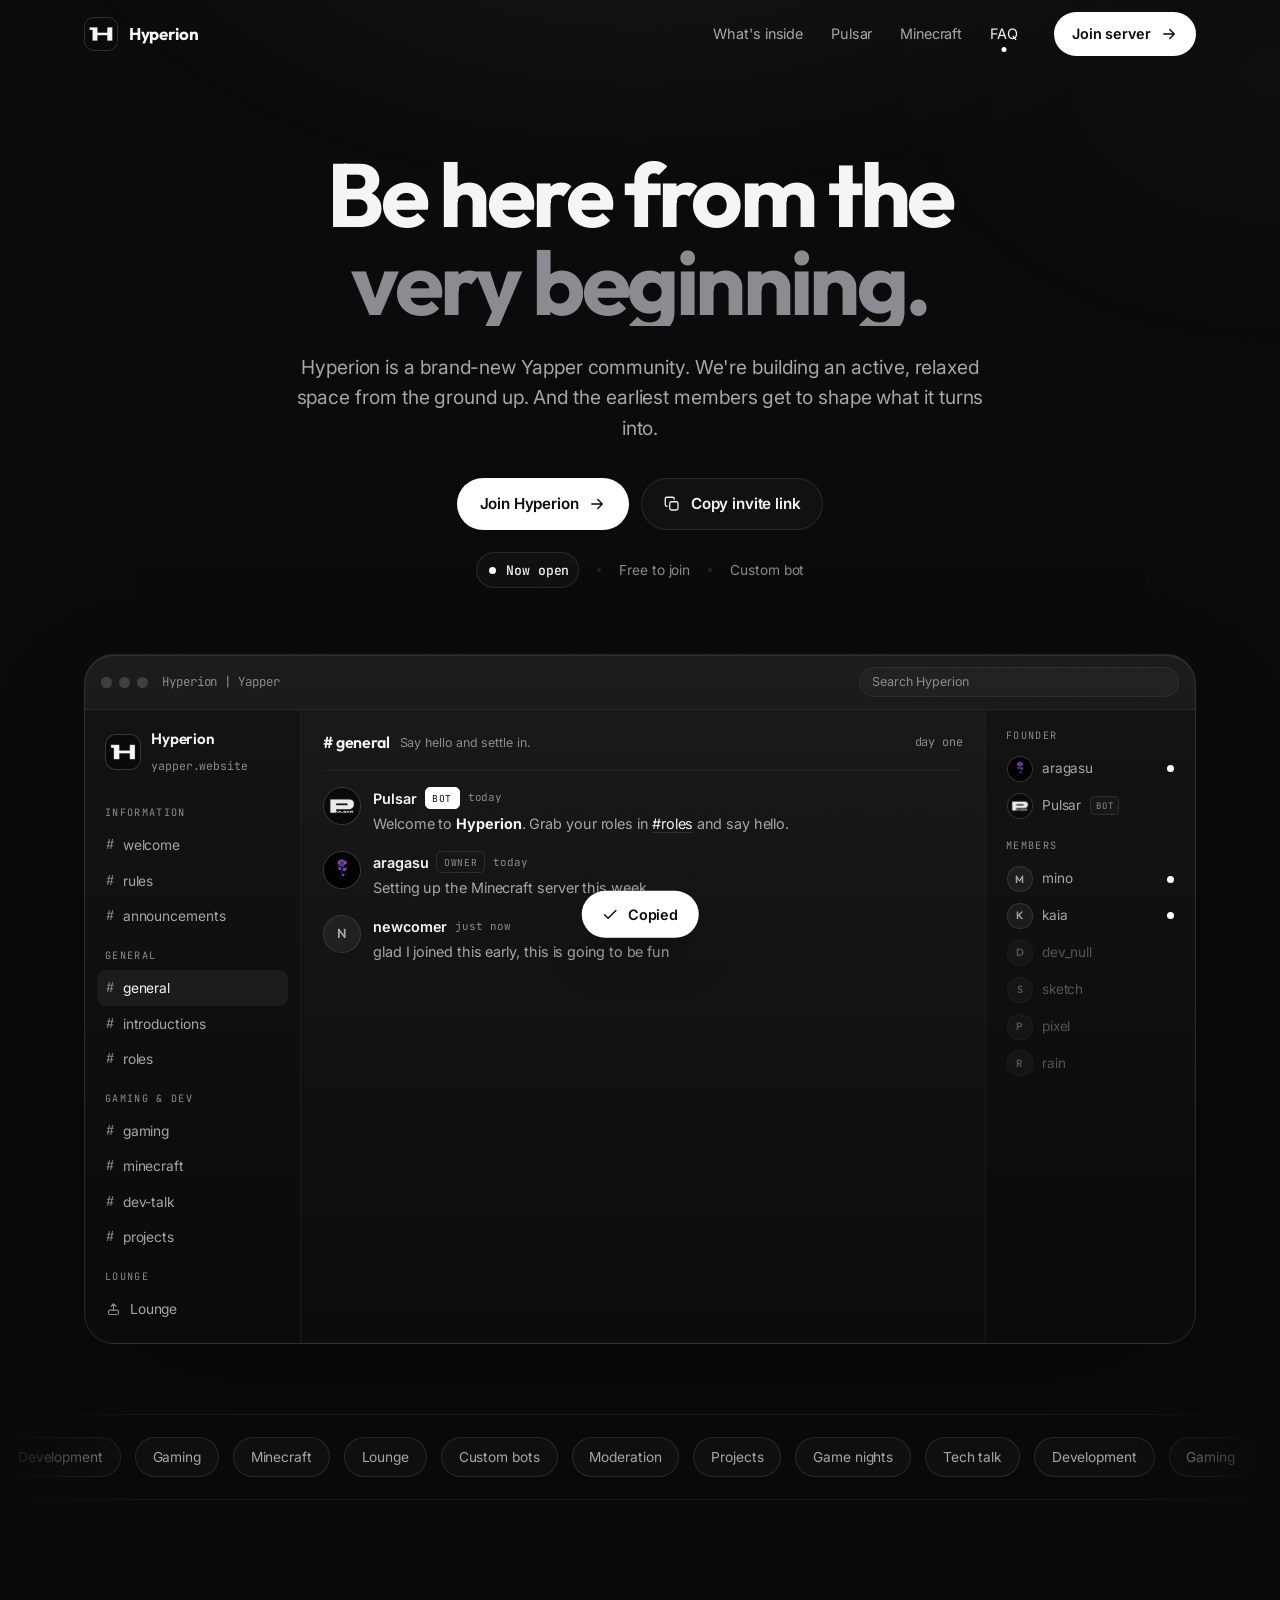
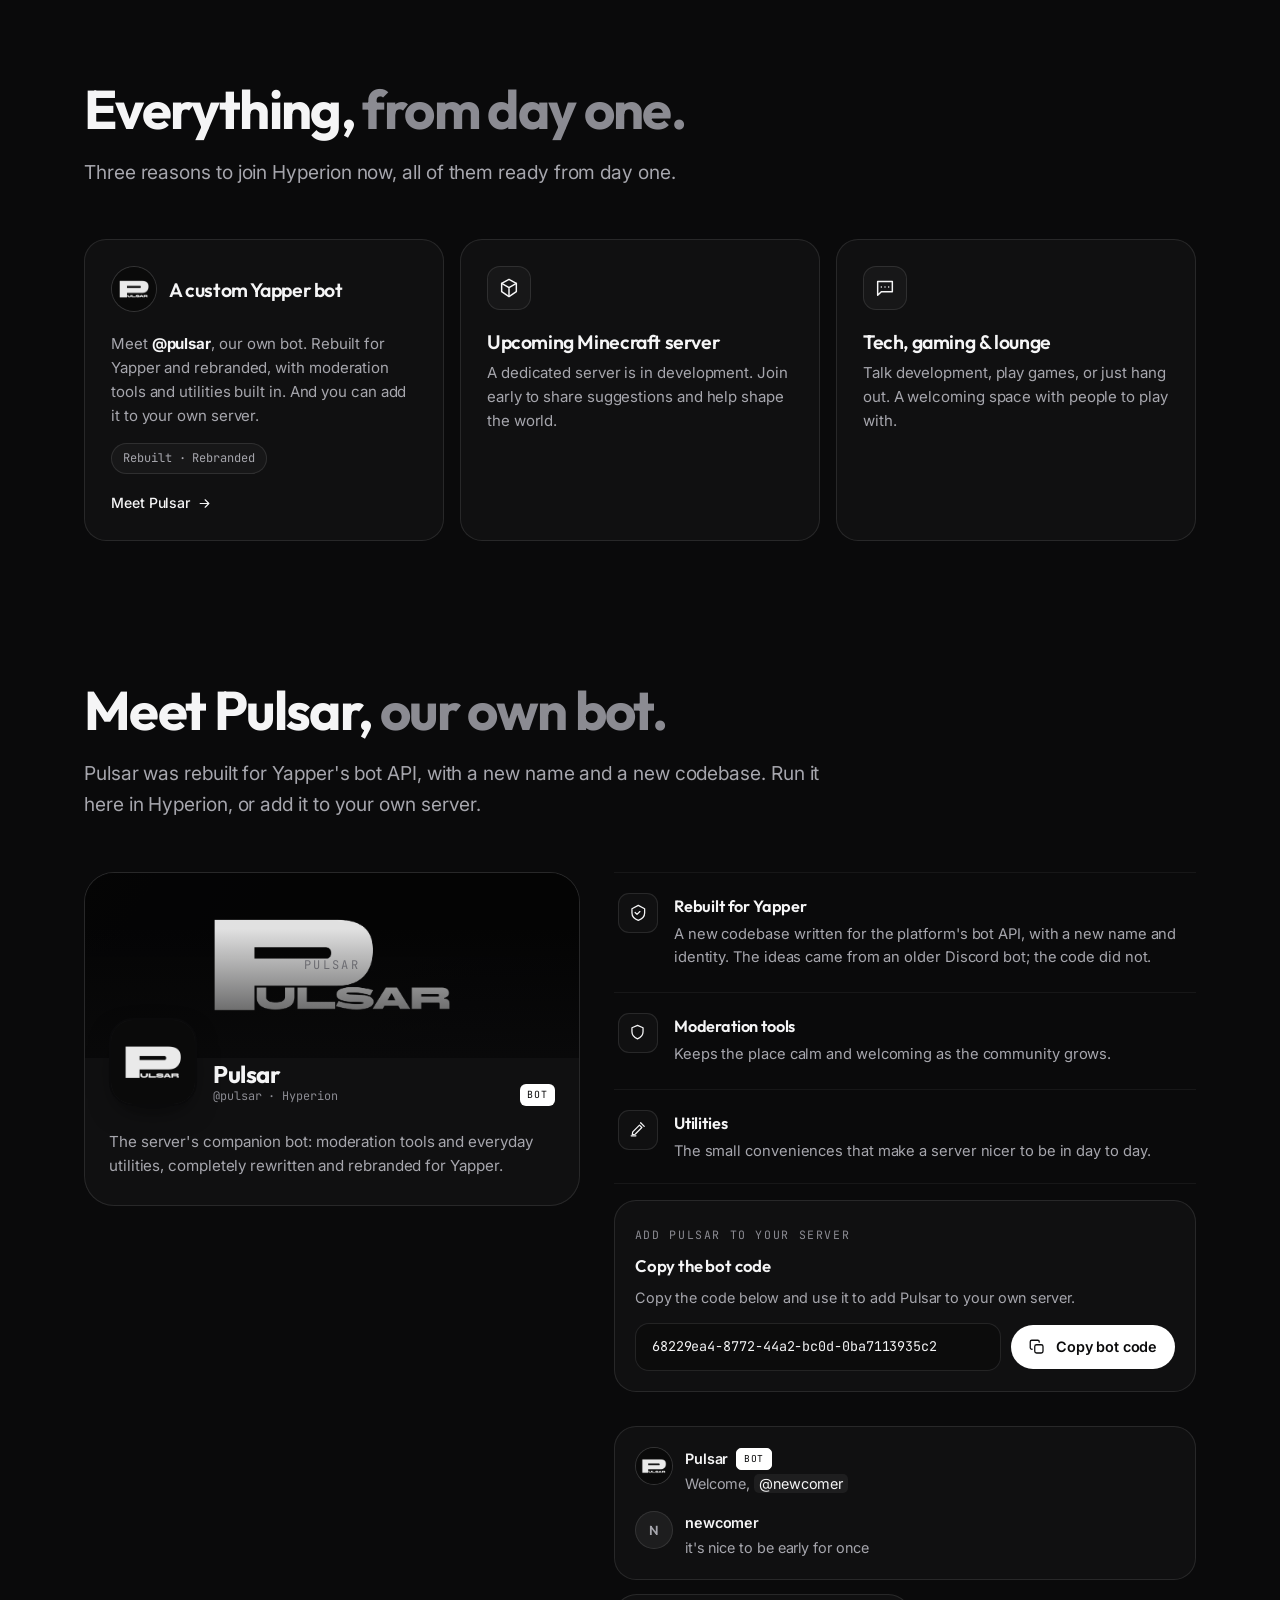
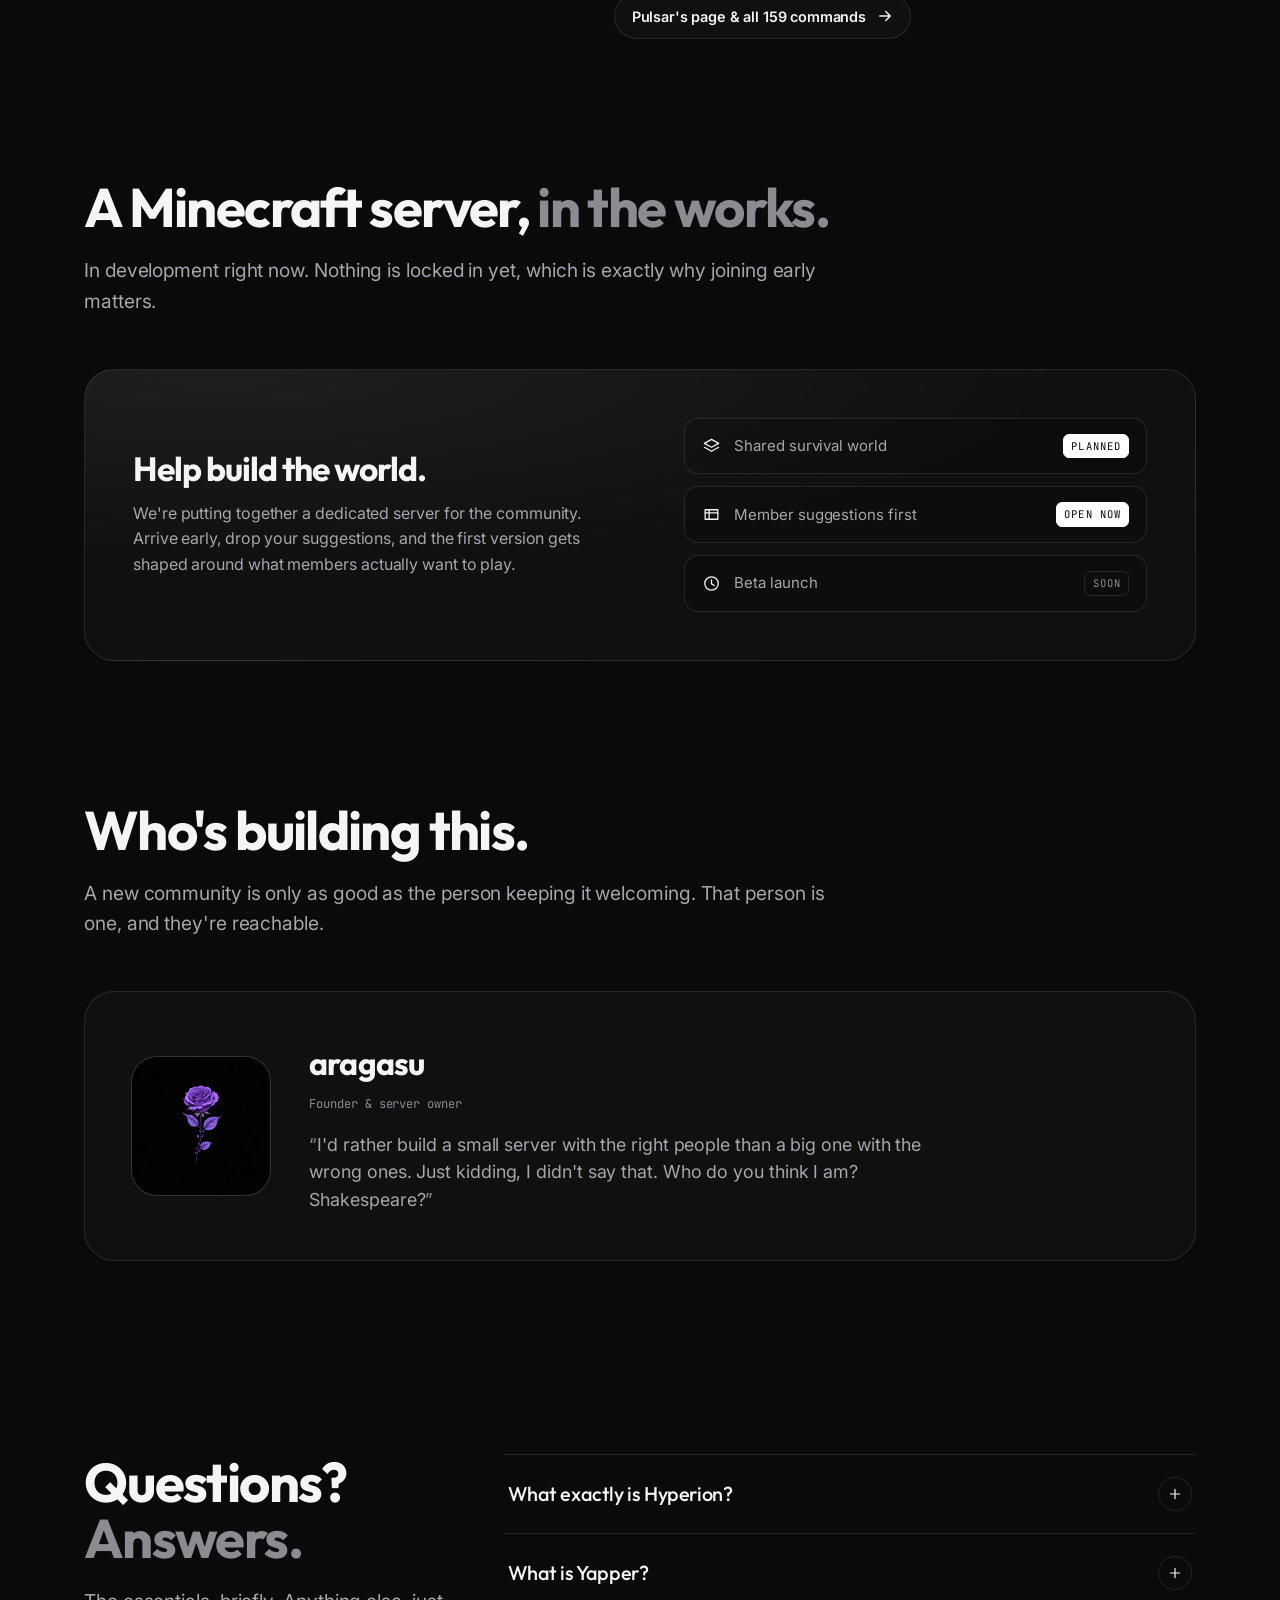
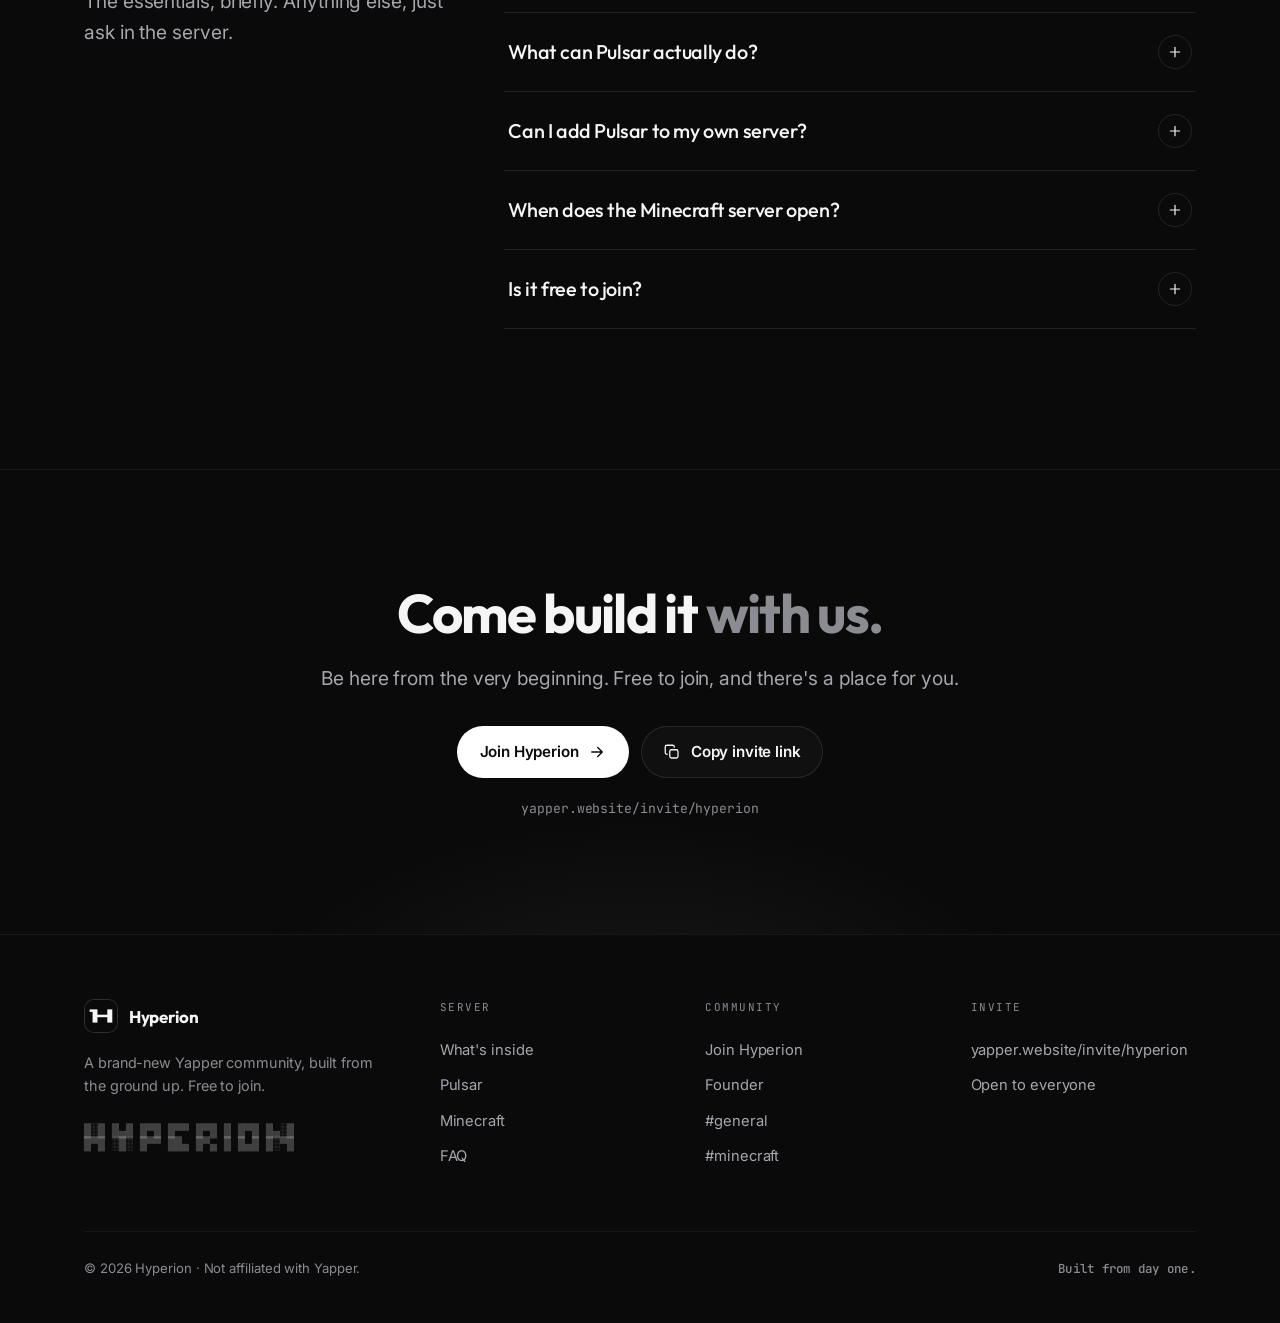
==== commit ab492c99: "Update index.html" ====
--- a/index.html
+++ b/index.html
@@ -4,11 +4,11 @@
 <meta charset="utf-8">
 <meta name="viewport" content="width=device-width, initial-scale=1">
 <title>Hyperion | a brand-new Yapper community</title>
-<meta name="description" content="Hyperion is a brand-new Yapper community. Be here from the very beginning: Early Supporter role, the custom Pulsar bot, and a Minecraft server in the works.">
+<meta name="description" content="Hyperion is a brand-new Yapper community. Be here from the very beginning: the custom Pulsar bot, a Minecraft server in the works, and room for you from day one.">
 <link rel="icon" href="server-icon.png">
 <meta property="og:type" content="website">
 <meta property="og:title" content="Hyperion | a brand-new Yapper community">
-<meta property="og:description" content="Be here from the very beginning. Join before October 20 for the Early Supporter role.">
+<meta property="og:description" content="Be here from the very beginning. Join a brand-new Yapper community built from the ground up.">
 <meta property="og:image" content="server-icon.png">
 <link rel="preconnect" href="https://fonts.googleapis.com">
 <link rel="preconnect" href="https://fonts.gstatic.com" crossorigin>
@@ -174,7 +174,6 @@
 .count-chip .pulse{width:7px;height:7px;border-radius:50%;background:#fff;box-shadow:0 0 0 0 rgba(255,255,255,.6);animation:pulse 2.4s infinite}
 @keyframes pulse{0%{box-shadow:0 0 0 0 rgba(255,255,255,.45)}70%{box-shadow:0 0 0 9px rgba(255,255,255,0)}100%{box-shadow:0 0 0 0 rgba(255,255,255,0)}}
 .count-chip b{font-weight:500;color:var(--ink)}
-.count-chip .cd{color:var(--ink-3)}
 
 /* ---------- window mock ---------- */
 .hero-visual{margin-top:66px;position:relative}
@@ -273,18 +272,12 @@
 .card .card-link svg{width:15px;height:15px;transition:transform .35s var(--ease)}
 .card:hover .card-link svg{transform:translateX(3px)}
 
-.card--early{grid-column:span 4;display:flex;flex-direction:column}
-.card--pulsar{grid-column:span 2;grid-row:span 2;display:flex;flex-direction:column}
+.card--pulsar{grid-column:span 2;display:flex;flex-direction:column}
 .card--mc{grid-column:span 2}
 .card--lounge{grid-column:span 2}
-.card--early .cd-row{margin-top:24px;display:flex;gap:10px;flex-wrap:wrap}
-.cd-box{flex:1;min-width:74px;border:1px solid var(--line);border-radius:14px;background:rgba(0,0,0,.2);padding:12px 10px;text-align:center}
-.cd-box b{display:block;font-family:var(--font-display);font-weight:700;font-size:1.7rem;letter-spacing:-0.02em;font-variant-numeric:tabular-nums;line-height:1}
-.cd-box span{display:block;margin-top:6px;font-family:var(--font-mono);font-size:.62rem;letter-spacing:.14em;text-transform:uppercase;color:var(--ink-3)}
-.card--pulsar .pulsar-top{display:flex;align-items:center;gap:12px;margin-bottom:auto}
+.card--pulsar .pulsar-top{display:flex;align-items:center;gap:12px}
 .card--pulsar .ava{width:46px;height:46px}
 .card .badge-soft{margin-top:14px;display:inline-flex;align-items:center;gap:7px;align-self:flex-start;padding:.32rem .7rem;border-radius:var(--r-full);border:1px solid var(--line);background:rgba(255,255,255,.03);font-size:.75rem;color:var(--ink-2);font-family:var(--font-mono)}
-.card .kicker-stat{margin-top:24px;font-family:var(--font-mono);font-size:.78rem;color:var(--ink-3)}
 
 /* ---------- pulsar section ---------- */
 .pulsar-grid{display:grid;grid-template-columns:.92fr 1.08fr;gap:34px;margin-top:52px;align-items:start}
@@ -407,7 +400,7 @@
   .mobile-menu a{display:block;padding:14px 24px;font-family:var(--font-display);font-size:1.15rem;font-weight:500;color:var(--ink-2);border-bottom:1px solid var(--line-2)}
   .mobile-menu .btn{margin:18px 24px 0;width:calc(100% - 48px);justify-content:center}
   .bento{grid-template-columns:1fr}
-  .card--early,.card--pulsar,.card--mc,.card--lounge{grid-column:auto;grid-row:auto}
+  .card--pulsar,.card--mc,.card--lounge{grid-column:auto;grid-row:auto}
   .foot-top{grid-template-columns:1fr 1fr}
   .foot-brand{grid-column:1/-1}
   .founder{grid-template-columns:1fr;justify-items:start}
@@ -494,8 +487,7 @@
     <div class="hero-proof">
       <span class="count-chip">
         <span class="pulse" aria-hidden="true"></span>
-        <b>Early Supporter</b>
-        <span class="cd" id="countdown" aria-live="polite">closes in —</span>
+        <b>Now open</b>
       </span>
       <span class="dot-sep" aria-hidden="true"></span>
       <span>Free to join</span>
@@ -552,7 +544,7 @@
               <span class="ava"><img src="pulsar-avatar.png" alt="" onerror="this.classList.add('img-missing')"><span class="mono-fb">P</span></span>
               <div class="mbody">
                 <div class="mhead"><span class="mname">Pulsar</span><span class="mtag bot">Bot</span><span class="mtime">today</span></div>
-                <div class="mtext">Welcome to <b style="color:var(--ink)">Hyperion</b>. Grab your roles in <span class="chan">#roles</span> — the Early Supporter role is open until October 20.</div>
+                <div class="mtext">Welcome to <b style="color:var(--ink)">Hyperion</b>. Grab your roles in <span class="chan">#roles</span> and say hello.</div>
               </div>
             </div>
             <div class="msg">
@@ -578,14 +570,11 @@
               <div class="mem online"><span class="ava"><img src="pulsar-avatar.png" alt="" onerror="this.classList.add('img-missing')"><span class="mono-fb">P</span></span> Pulsar <span class="pill">Bot</span></div>
             </div>
             <div class="mem-group">
-              <div class="gl">Early Supporter</div>
+              <div class="gl">Members</div>
               <div class="mem online"><span class="ava"><span class="mono-fb">M</span></span> mino <span class="mdot"></span></div>
               <div class="mem online"><span class="ava"><span class="mono-fb">K</span></span> kaia <span class="mdot"></span></div>
               <div class="mem off"><span class="ava"><span class="mono-fb">D</span></span> dev_null</div>
               <div class="mem off"><span class="ava"><span class="mono-fb">S</span></span> sketch</div>
-            </div>
-            <div class="mem-group">
-              <div class="gl">Members</div>
               <div class="mem off"><span class="ava"><span class="mono-fb">P</span></span> pixel</div>
               <div class="mem off"><span class="ava"><span class="mono-fb">R</span></span> rain</div>
             </div>
@@ -598,7 +587,7 @@
   <div class="marquee" aria-hidden="true">
     <div class="marquee-track" id="track">
       <!-- duplicated in JS for a seamless loop -->
-      <span class="pill">Development</span><span class="pill">Gaming</span><span class="pill">Minecraft</span><span class="pill">Lounge</span><span class="pill">Custom bots</span><span class="pill">Moderation</span><span class="pill">Projects</span><span class="pill">Game nights</span><span class="pill">Tech talk</span><span class="pill">Early access</span>
+      <span class="pill">Development</span><span class="pill">Gaming</span><span class="pill">Minecraft</span><span class="pill">Lounge</span><span class="pill">Custom bots</span><span class="pill">Moderation</span><span class="pill">Projects</span><span class="pill">Game nights</span><span class="pill">Tech talk</span>
     </div>
   </div>
 </section>
@@ -608,23 +597,10 @@
   <div class="wrap">
     <div class="sec-head reveal">
       <h2 class="h2">Everything, <span class="muted">from day one.</span></h2>
-      <p class="lead">Four reasons to join Hyperion now instead of later. One of them only exists for the people who arrive early.</p>
+      <p class="lead">Three reasons to join Hyperion now, all of them ready from day one.</p>
     </div>
 
     <div class="bento">
-      <!-- Early supporter (wide) -->
-      <article class="card card--early reveal">
-        <span class="ico" aria-hidden="true"><svg viewBox="0 0 24 24" fill="none" stroke="currentColor" stroke-width="1.6" stroke-linecap="round" stroke-linejoin="round"><path d="M3 8l4 3 5-6 5 6 4-3-1.6 9.5a1 1 0 0 1-1 .9H5.6a1 1 0 0 1-1-.9L3 8z"/><path d="M5 20h14"/></svg></span>
-        <h3 class="card-ttl">Early Supporter role</h3>
-        <p class="card-txt">Join before October 20th and you automatically claim the exclusive Early Supporter role. A permanent marker that you were here before it was anything.</p>
-        <div class="cd-row" id="cdRow">
-          <div class="cd-box"><b data-cd="d">--</b><span>days</span></div>
-          <div class="cd-box"><b data-cd="h">--</b><span>hours</span></div>
-          <div class="cd-box"><b data-cd="m">--</b><span>minutes</span></div>
-          <div class="cd-box"><b data-cd="s">--</b><span>seconds</span></div>
-        </div>
-      </article>
-
       <!-- Pulsar (tall) -->
       <article class="card card--pulsar reveal">
         <div class="pulsar-top">
@@ -808,12 +784,6 @@
           <div class="faq-a"><div class="inner">A new chat platform, a Discord alternative. You join with a link, exactly like a Discord invite, right in your browser.</div></div>
         </div>
         <div class="faq-item">
-          <button class="faq-q" aria-expanded="false">How do I get the Early Supporter role?
-            <span class="chev" aria-hidden="true"><svg viewBox="0 0 24 24" fill="none" stroke="currentColor" stroke-width="1.8" stroke-linecap="round"><path d="M12 5v14M5 12h14"/></svg></span>
-          </button>
-          <div class="faq-a"><div class="inner">Join before October 20th. The role is applied automatically, so there's nothing to claim. You just have to be there in time.</div></div>
-        </div>
-        <div class="faq-item">
           <button class="faq-q" aria-expanded="false">What can Pulsar actually do?
             <span class="chev" aria-hidden="true"><svg viewBox="0 0 24 24" fill="none" stroke="currentColor" stroke-width="1.8" stroke-linecap="round"><path d="M12 5v14M5 12h14"/></svg></span>
           </button>
@@ -846,7 +816,7 @@
 <section class="final">
   <div class="wrap">
     <h2 class="h2 reveal">Come build it <span class="muted">with us.</span></h2>
-    <p class="lead reveal">Be here from the very beginning. Early Supporter closes October 20.</p>
+    <p class="lead reveal">Be here from the very beginning. Free to join, and there's a place for you.</p>
     <div class="hero-cta reveal">
       <a class="btn btn-primary" href="https://yapper.website/invite/hyperion" target="_blank" rel="noopener">
         Join Hyperion
@@ -892,7 +862,7 @@
       <div class="foot-col">
         <div class="fl">Invite</div>
         <a href="https://yapper.website/invite/hyperion" target="_blank" rel="noopener">yapper.website/invite/hyperion</a>
-        <span>Early Supporter closes Oct 20</span>
+        <span>Open to everyone</span>
       </div>
     </div>
     <div class="foot-bot">
@@ -959,30 +929,6 @@
   window.addEventListener('resize', function(){
     [].forEach.call(document.querySelectorAll('.faq-item.open .faq-a'), function(p){ p.style.maxHeight = p.scrollHeight + 'px'; });
   });
-
-  /* ---- countdown to Oct 20 (end of Oct 19 local) ---- */
-  var target = new Date(2026, 9, 20, 0, 0, 0).getTime();
-  var cd = document.getElementById('countdown');
-  var boxes = document.querySelectorAll('[data-cd]');
-  var row = document.getElementById('cdRow');
-  function pad(n){ return (n < 10 ? '0' : '') + n; }
-  function tick(){
-    var diff = target - Date.now();
-    if(diff <= 0){
-      if(cd) cd.textContent = 'the window has closed';
-      if(row){ row.outerHTML = '<p class="kicker-stat" style="margin-top:24px">The Early Supporter window has closed — but you can still join Hyperion any time.</p>'; }
-      boxes = [];
-      clearInterval(timer);
-      return;
-    }
-    var d = Math.floor(diff/86400000), h = Math.floor(diff%86400000/3600000), m = Math.floor(diff%3600000/60000), s = Math.floor(diff%60000/1000);
-    if(cd) cd.textContent = 'closes in ' + d + 'd ' + pad(h) + 'h ' + pad(m) + 'm ' + pad(s) + 's';
-    [].forEach.call(boxes, function(b){
-      var k = b.getAttribute('data-cd'), v = k==='d'?d:k==='h'?h:k==='m'?m:s;
-      b.textContent = k==='d' ? v : pad(v);
-    });
-  }
-  var timer = setInterval(tick, 1000); tick();
 
   /* ---- toast + generic copy helper ---- */
   var toast = document.getElementById('toast');
